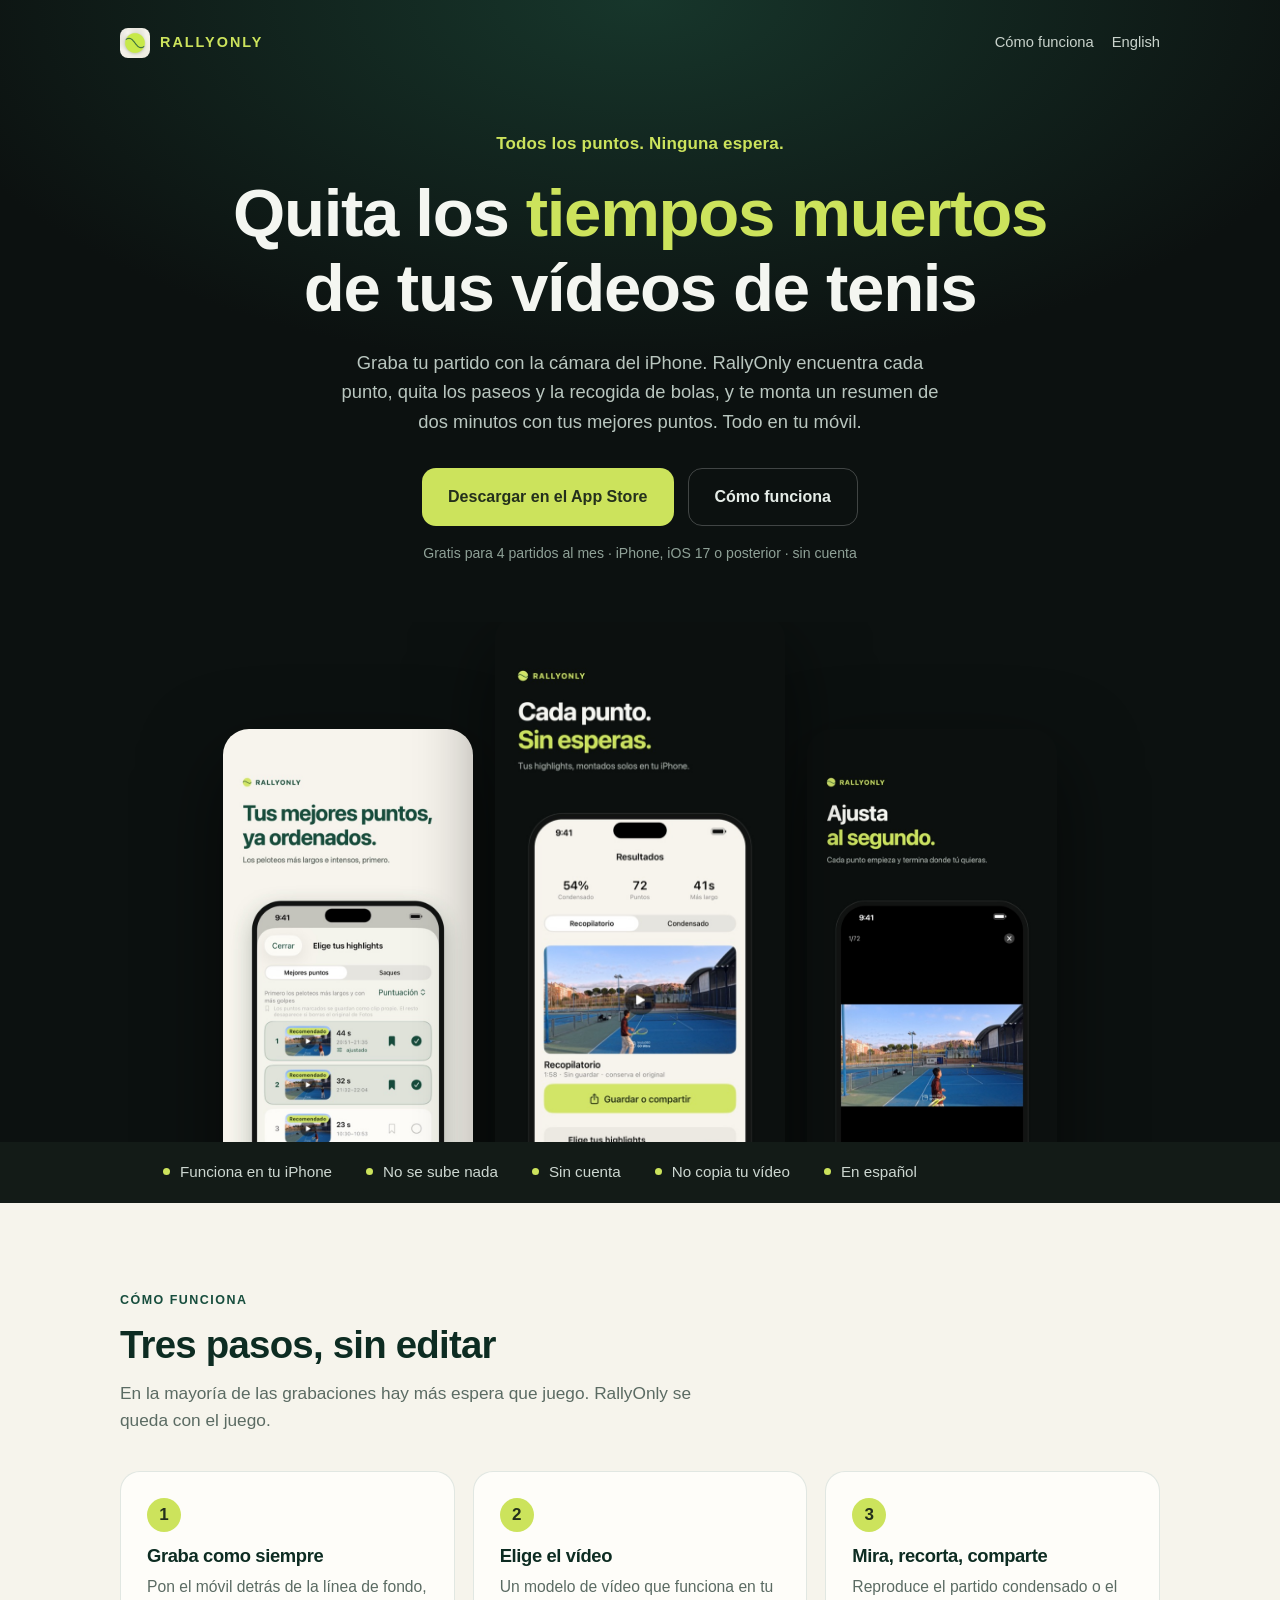
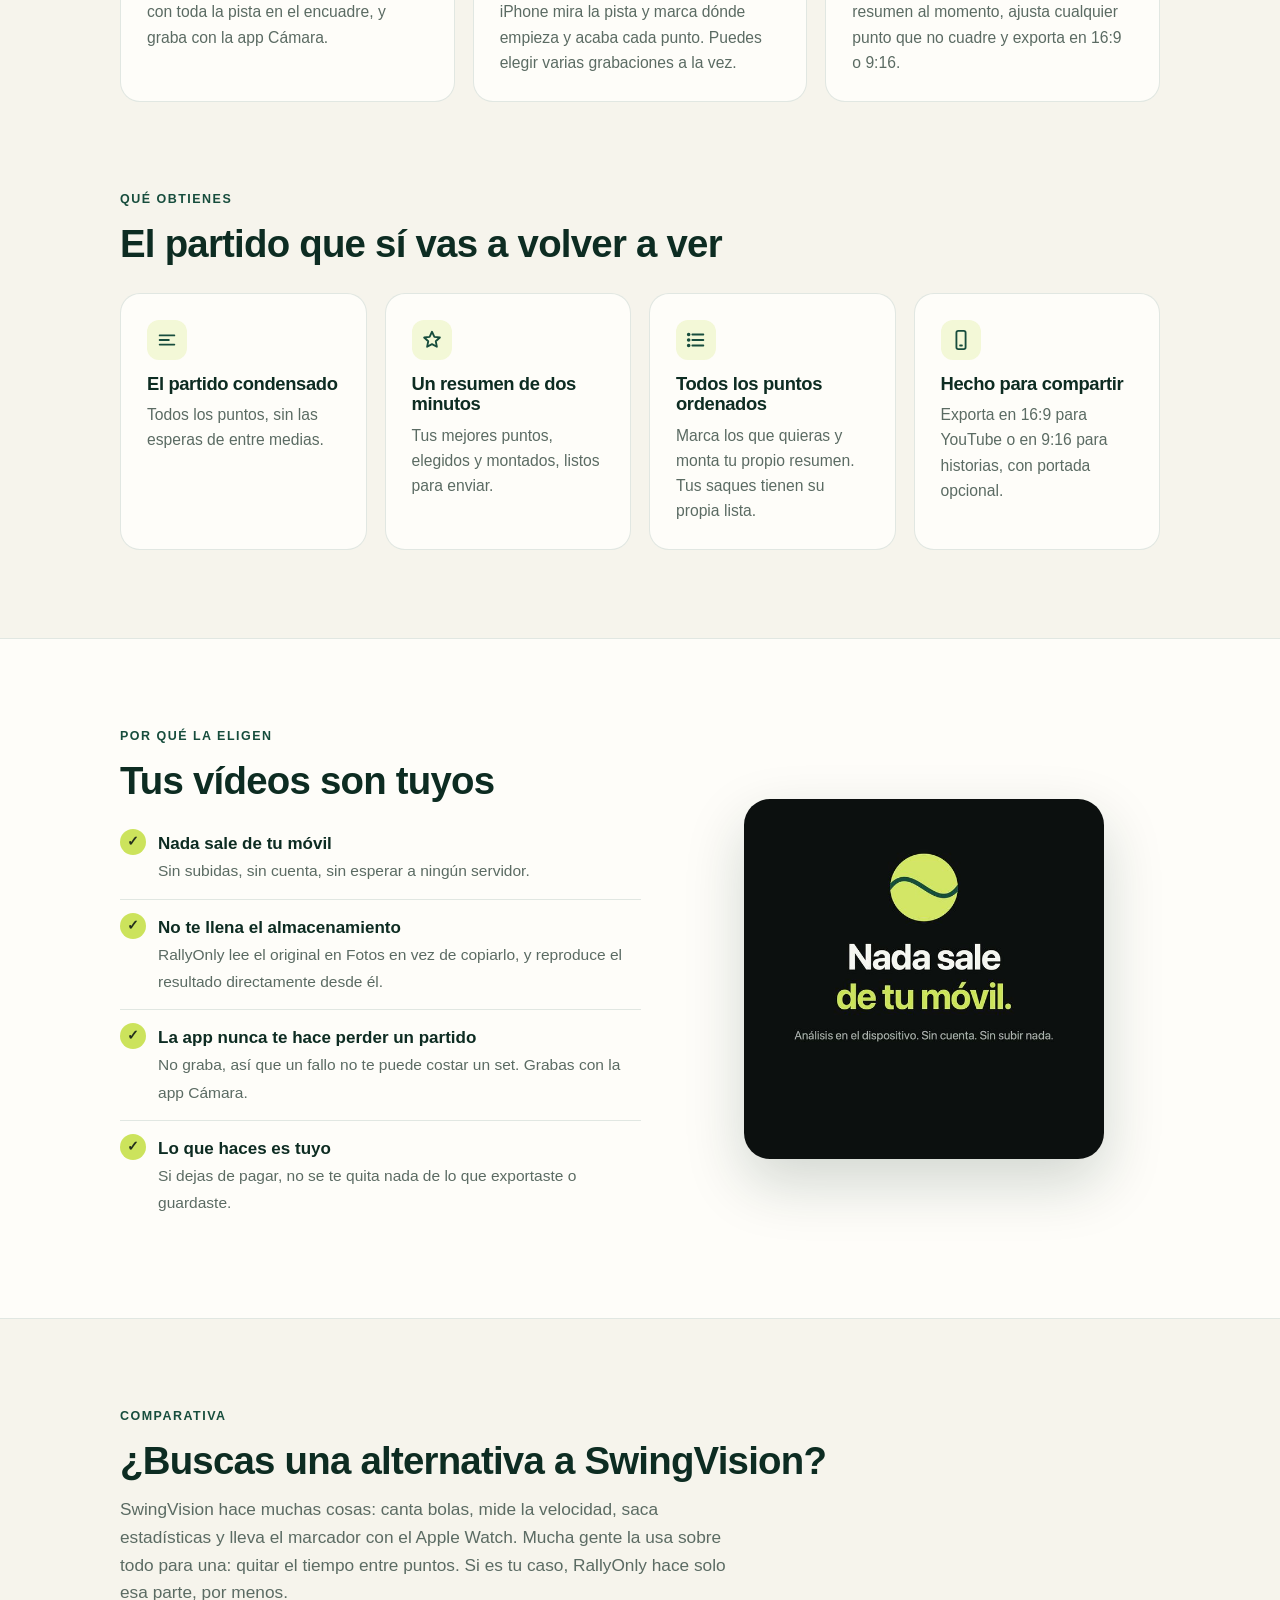
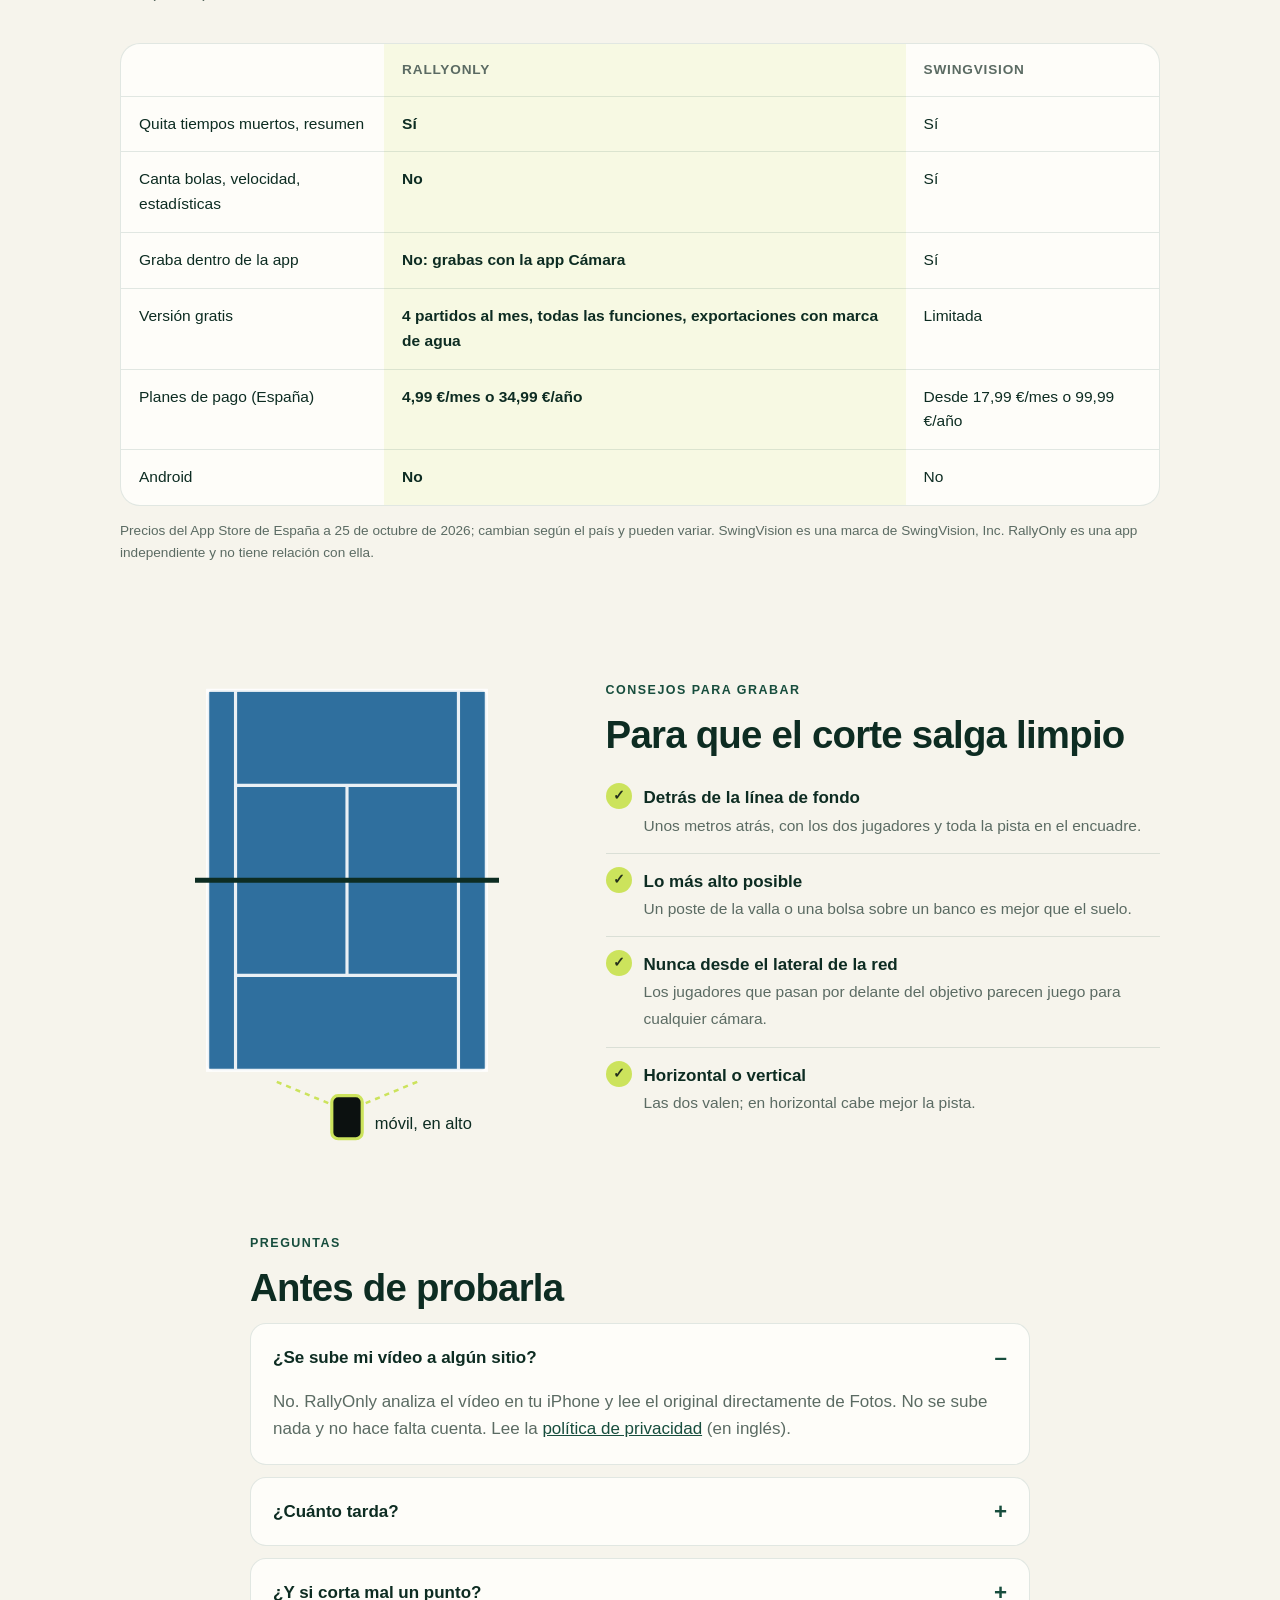
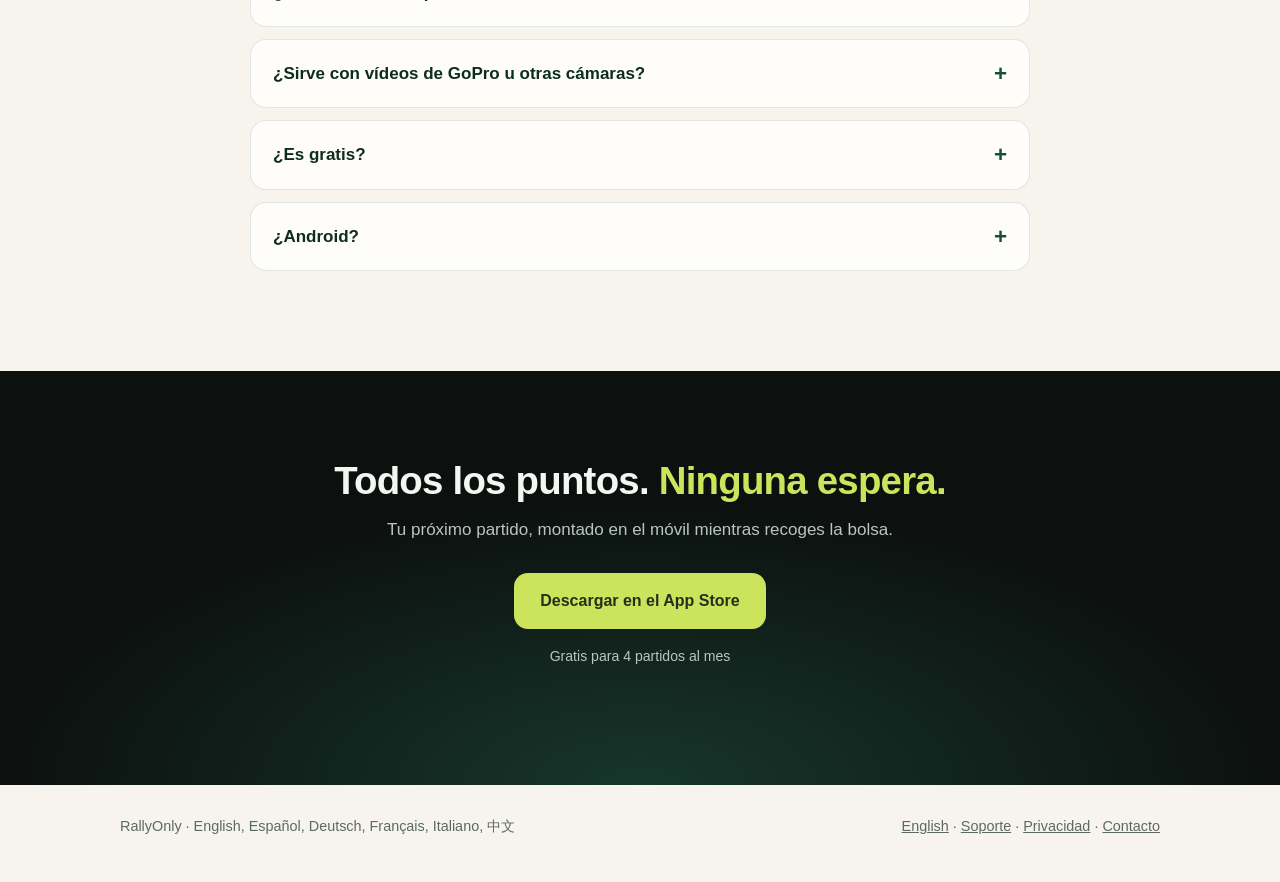
==== es/index.html @ befc55d1 "Spanish landing page, iPhone filming guide, campaign links per page, shared stylesheet, sitemap with" ====
<!doctype html>
<html lang="es"><head><meta charset="utf-8">
<meta name="viewport" content="width=device-width, initial-scale=1">
<title>RallyOnly — Quita los tiempos muertos de tus vídeos de tenis</title>
<meta name="description" content="App gratis para iPhone que quita los paseos y la recogida de bolas de tus partidos de tenis grabados y monta un resumen de 2 minutos. En tu móvil, sin subir nada.">
<link rel="canonical" href="https://yudaliuab-crypto.github.io/rallyonly/es/">
<link rel="alternate" hreflang="en" href="https://yudaliuab-crypto.github.io/rallyonly/">
<link rel="alternate" hreflang="es" href="https://yudaliuab-crypto.github.io/rallyonly/es/">
<link rel="alternate" hreflang="x-default" href="https://yudaliuab-crypto.github.io/rallyonly/">
<meta name="apple-itunes-app" content="app-id=6813940884">
<meta name="theme-color" content="#0c1110">
<meta property="og:type" content="website">
<meta property="og:locale" content="es_ES">
<meta property="og:title" content="RallyOnly — todos los puntos, sin esperas">
<meta property="og:description" content="Quita los tiempos muertos de tus vídeos de tenis, automáticamente y en tu iPhone.">
<meta property="og:url" content="https://yudaliuab-crypto.github.io/rallyonly/es/">
<meta property="og:image" content="https://yudaliuab-crypto.github.io/rallyonly/img/og.jpg">
<meta name="twitter:card" content="summary_large_image">
<link rel="icon" href="../img/favicon-32.png" sizes="32x32">
<link rel="apple-touch-icon" href="../img/icon-180.png">
<link rel="stylesheet" href="../site.css">
<script type="application/ld+json">
{"@context":"https://schema.org","@type":"SoftwareApplication","name":"RallyOnly: Tennis Highlights","inLanguage":"es",
 "operatingSystem":"iOS 17 o posterior","applicationCategory":"MultimediaApplication",
 "description":"Quita los tiempos muertos de los vídeos de partidos de tenis en el iPhone y monta un resumen de 2 minutos. No se sube nada.",
 "url":"https://yudaliuab-crypto.github.io/rallyonly/es/",
 "installUrl":"https://apps.apple.com/app/id6813940884",
 "offers":{"@type":"Offer","price":"0","priceCurrency":"EUR"},
 "author":{"@type":"Person","name":"Yuda Li"}}
</script>
<script type="application/ld+json">
{"@context":"https://schema.org","@type":"FAQPage","inLanguage":"es","mainEntity":[
 {"@type":"Question","name":"¿Se sube mi vídeo a algún sitio?","acceptedAnswer":{"@type":"Answer","text":"No. RallyOnly analiza el vídeo en tu iPhone y lee el original directamente de Fotos. No se sube nada y no hace falta cuenta."}},
 {"@type":"Question","name":"¿Cuánto tarda?","acceptedAnswer":{"@type":"Answer","text":"Más o menos una novena parte de lo que dura la grabación en un iPhone reciente: unos cuatro minutos para media hora de partido."}},
 {"@type":"Question","name":"¿Es una alternativa a SwingVision?","acceptedAnswer":{"@type":"Answer","text":"Si lo que usas de SwingVision es quitar el tiempo entre puntos, sí. RallyOnly solo hace eso: no canta bolas, no mide velocidad ni saca estadísticas, y cuesta menos."}},
 {"@type":"Question","name":"¿Es gratis?","acceptedAnswer":{"@type":"Answer","text":"Cuatro partidos nuevos al mes son gratis, con todas las funciones; lo que exportas gratis lleva una pequeña marca de agua. RallyOnly Pro quita el límite y la marca."}},
 {"@type":"Question","name":"¿Funciona en Android?","acceptedAnswer":{"@type":"Answer","text":"No. RallyOnly es solo para iPhone (iOS 17 o posterior)."}}
]}
</script>
</head>
<body>

<header class="hero">
  <div class="wrap">
    <nav class="nav">
      <a class="logo" href="./"><img src="../img/icon-180.png" alt="" width="30" height="30">RALLYONLY</a>
      <div class="nav-links"><a class="hide-sm" href="#como">Cómo funciona</a><a href="../" hreflang="en" lang="en">English</a></div>
    </nav>
    <div class="hero-copy">
      <p class="tagline">Todos los puntos. Ninguna espera.</p>
      <h1>Quita los <em>tiempos muertos</em> de tus vídeos de tenis</h1>
      <p class="sub">Graba tu partido con la cámara del iPhone. RallyOnly encuentra cada punto, quita los
        paseos y la recogida de bolas, y te monta un resumen de dos minutos con tus mejores puntos. Todo en tu móvil.</p>
      <div class="ctas">
        <a class="btn btn-primary" href="https://apps.apple.com/app/apple-store/id6813940884?pt=129483854&amp;ct=web_es&amp;mt=8">Descargar en el App Store</a>
        <a class="btn btn-ghost" href="#como">Cómo funciona</a>
      </div>
      <p class="fine">Gratis para 4 partidos al mes · iPhone, iOS 17 o posterior · sin cuenta</p>
    </div>
    <div class="phones-mask">
      <div class="phones">
        <img src="../img/es/2-picker.jpg" width="600" height="1305" alt="La lista de puntos, ordenados de mejor a peor, para elegir los de tu propio resumen">
        <img src="../img/es/1-results.jpg" width="600" height="1305" alt="Resultados: el resumen y el partido condensado, con el número de puntos">
        <img src="../img/es/3-trim.jpg" width="600" height="1305" alt="Recortar un punto: mover el inicio y el final segundo a segundo">
      </div>
    </div>
  </div>
</header>

<div class="strip"><ul class="wrap">
  <li>Funciona en tu iPhone</li><li>No se sube nada</li><li>Sin cuenta</li>
  <li>No copia tu vídeo</li><li>En español</li>
</ul></div>

<main>
<section id="como"><div class="wrap">
  <p class="kicker">Cómo funciona</p>
  <h2>Tres pasos, sin editar</h2>
  <p class="lede">En la mayoría de las grabaciones hay más espera que juego. RallyOnly se queda con el juego.</p>
  <div class="grid">
    <div class="card"><span class="num">1</span><h3>Graba como siempre</h3>
      <p>Pon el móvil detrás de la línea de fondo, con toda la pista en el encuadre, y graba con la app Cámara.</p></div>
    <div class="card"><span class="num">2</span><h3>Elige el vídeo</h3>
      <p>Un modelo de vídeo que funciona en tu iPhone mira la pista y marca dónde empieza y acaba cada punto. Puedes elegir varias grabaciones a la vez.</p></div>
    <div class="card"><span class="num">3</span><h3>Mira, recorta, comparte</h3>
      <p>Reproduce el partido condensado o el resumen al momento, ajusta cualquier punto que no cuadre y exporta en 16:9 o 9:16.</p></div>
  </div>
</div></section>

<section style="padding-top:0"><div class="wrap">
  <p class="kicker">Qué obtienes</p>
  <h2>El partido que sí vas a volver a ver</h2>
  <div class="grid" style="margin-top:28px">
    <div class="card"><div class="icon"><svg viewBox="0 0 24 24" fill="none" stroke="currentColor" stroke-width="2" stroke-linecap="round"><path d="M4 7h16M4 12h10M4 17h16"/></svg></div>
      <h3>El partido condensado</h3><p>Todos los puntos, sin las esperas de entre medias.</p></div>
    <div class="card"><div class="icon"><svg viewBox="0 0 24 24" fill="none" stroke="currentColor" stroke-width="2" stroke-linecap="round" stroke-linejoin="round"><path d="M12 3l2.6 5.6 6 .7-4.5 4.1 1.2 6L12 16.5 6.7 19.4l1.2-6L3.4 9.3l6-.7z"/></svg></div>
      <h3>Un resumen de dos minutos</h3><p>Tus mejores puntos, elegidos y montados, listos para enviar.</p></div>
    <div class="card"><div class="icon"><svg viewBox="0 0 24 24" fill="none" stroke="currentColor" stroke-width="2" stroke-linecap="round"><path d="M8 6h12M8 12h12M8 18h12"/><circle cx="4" cy="6" r="1"/><circle cx="4" cy="12" r="1"/><circle cx="4" cy="18" r="1"/></svg></div>
      <h3>Todos los puntos ordenados</h3><p>Marca los que quieras y monta tu propio resumen. Tus saques tienen su propia lista.</p></div>
    <div class="card"><div class="icon"><svg viewBox="0 0 24 24" fill="none" stroke="currentColor" stroke-width="2" stroke-linecap="round" stroke-linejoin="round"><rect x="7" y="2" width="10" height="20" rx="2"/><path d="M11 18h2"/></svg></div>
      <h3>Hecho para compartir</h3><p>Exporta en 16:9 para YouTube o en 9:16 para historias, con portada opcional.</p></div>
  </div>
</div></section>

<section style="background:var(--card);border-top:1px solid var(--line);border-bottom:1px solid var(--line)"><div class="wrap split">
  <div>
    <p class="kicker">Por qué la eligen</p>
    <h2>Tus vídeos son tuyos</h2>
    <ul class="checks">
      <li><strong>Nada sale de tu móvil</strong><span>Sin subidas, sin cuenta, sin esperar a ningún servidor.</span></li>
      <li><strong>No te llena el almacenamiento</strong><span>RallyOnly lee el original en Fotos en vez de copiarlo, y reproduce el resultado directamente desde él.</span></li>
      <li><strong>La app nunca te hace perder un partido</strong><span>No graba, así que un fallo no te puede costar un set. Grabas con la app Cámara.</span></li>
      <li><strong>Lo que haces es tuyo</strong><span>Si dejas de pagar, no se te quita nada de lo que exportaste o guardaste.</span></li>
    </ul>
  </div>
  <img src="../img/es/privacy.jpg" width="640" height="640" alt="Nada sale de tu móvil: análisis en el dispositivo, sin cuenta, sin subidas" loading="lazy">
</div></section>

<section><div class="wrap">
  <p class="kicker">Comparativa</p>
  <h2>¿Buscas una alternativa a SwingVision?</h2>
  <p class="lede">SwingVision hace muchas cosas: canta bolas, mide la velocidad, saca estadísticas y lleva el
    marcador con el Apple Watch. Mucha gente la usa sobre todo para una: quitar el tiempo entre puntos. Si es tu
    caso, RallyOnly hace solo esa parte, por menos.</p>
  <div class="compare"><table>
    <thead><tr><th></th><th class="us">RallyOnly</th><th>SwingVision</th></tr></thead>
    <tr><td>Quita tiempos muertos, resumen</td><td class="us">Sí</td><td>Sí</td></tr>
    <tr><td>Canta bolas, velocidad, estadísticas</td><td class="us">No</td><td>Sí</td></tr>
    <tr><td>Graba dentro de la app</td><td class="us">No: grabas con la app Cámara</td><td>Sí</td></tr>
    <tr><td>Versión gratis</td><td class="us">4 partidos al mes, todas las funciones, exportaciones con marca de agua</td><td>Limitada</td></tr>
    <tr><td>Planes de pago (España)</td><td class="us">4,99 €/mes o 34,99 €/año</td><td>Desde 17,99 €/mes o 99,99 €/año</td></tr>
    <tr><td>Android</td><td class="us">No</td><td>No</td></tr>
  </table></div>
  <p class="note">Precios del App Store de España a 25 de octubre de 2026; cambian según el país y pueden variar.
    SwingVision es una marca de SwingVision, Inc. RallyOnly es una app independiente y no tiene relación con ella.</p>
</div></section>

<section style="padding-top:0"><div class="wrap tips">
  <svg class="court" viewBox="0 0 300 380" role="img" aria-label="Vista cenital de una pista de tenis con el móvil detrás de la línea de fondo, en el centro">
    <rect x="40" y="20" width="220" height="300" rx="4" fill="#2f6f9e"/>
    <g fill="none" stroke="#fff" stroke-width="2.5" opacity=".9">
      <rect x="40" y="20" width="220" height="300"/>
      <line x1="62" y1="20" x2="62" y2="320"/><line x1="238" y1="20" x2="238" y2="320"/>
      <line x1="62" y1="95" x2="238" y2="95"/><line x1="62" y1="245" x2="238" y2="245"/>
      <line x1="150" y1="95" x2="150" y2="245"/>
    </g>
    <line x1="30" y1="170" x2="270" y2="170" stroke="#0d2c22" stroke-width="4"/>
    <path d="M150 352 L92 328 M150 352 L208 328" stroke="#cce35c" stroke-width="2" stroke-dasharray="4 4"/>
    <rect x="138" y="340" width="24" height="34" rx="5" fill="#0c1110" stroke="#cce35c" stroke-width="2.5"/>
    <text x="172" y="366" font-size="13" fill="currentColor" font-family="-apple-system,sans-serif">móvil, en alto</text>
  </svg>
  <div>
    <p class="kicker">Consejos para grabar</p>
    <h2>Para que el corte salga limpio</h2>
    <ul class="checks">
      <li><strong>Detrás de la línea de fondo</strong><span>Unos metros atrás, con los dos jugadores y toda la pista en el encuadre.</span></li>
      <li><strong>Lo más alto posible</strong><span>Un poste de la valla o una bolsa sobre un banco es mejor que el suelo.</span></li>
      <li><strong>Nunca desde el lateral de la red</strong><span>Los jugadores que pasan por delante del objetivo parecen juego para cualquier cámara.</span></li>
      <li><strong>Horizontal o vertical</strong><span>Las dos valen; en horizontal cabe mejor la pista.</span></li>
    </ul>
  </div>
</div></section>

<section style="padding-top:0"><div class="wrap" style="max-width:820px">
  <p class="kicker">Preguntas</p>
  <h2>Antes de probarla</h2>
  <details open><summary>¿Se sube mi vídeo a algún sitio?</summary>
    <p>No. RallyOnly analiza el vídeo en tu iPhone y lee el original directamente de Fotos. No se sube nada y no hace falta cuenta. Lee la <a href="../privacy.html">política de privacidad</a> (en inglés).</p></details>
  <details><summary>¿Cuánto tarda?</summary>
    <p>Más o menos una novena parte de lo que dura la grabación en un iPhone reciente: unos cuatro minutos para media hora de partido.</p></details>
  <details><summary>¿Y si corta mal un punto?</summary>
    <p>Abre el punto y mueve el inicio o el final, de uno en uno o de tres en tres segundos. Si nos cuentas qué pasó, nos ayudas: <a href="mailto:rallyonly.feedback@gmail.com">rallyonly.feedback@gmail.com</a>.</p></details>
  <details><summary>¿Sirve con vídeos de GoPro u otras cámaras?</summary>
    <p>Sí, siempre que el vídeo esté en tu fototeca. De momento, cada archivo es una sesión distinta.</p></details>
  <details><summary>¿Es gratis?</summary>
    <p>Cuatro partidos nuevos al mes son gratis, con todas las funciones; lo que exportas gratis lleva una pequeña marca de agua. RallyOnly Pro quita el límite y la marca, y los nuevos suscriptores pueden empezar con una prueba gratuita.</p></details>
  <details><summary>¿Android?</summary>
    <p>No, solo iPhone (iOS 17 o posterior).</p></details>
</div></section>

<section class="final"><div class="wrap">
  <h2>Todos los puntos. <em>Ninguna espera.</em></h2>
  <p>Tu próximo partido, montado en el móvil mientras recoges la bolsa.</p>
  <a class="btn btn-primary" href="https://apps.apple.com/app/apple-store/id6813940884?pt=129483854&amp;ct=web_es&amp;mt=8">Descargar en el App Store</a>
  <p class="fine" style="margin-top:16px">Gratis para 4 partidos al mes</p>
</div></section>
</main>

<footer><div class="wrap">
  <span>RallyOnly · English, Español, Deutsch, Français, Italiano, 中文</span>
  <span><a href="../">English</a> · <a href="../support.html">Soporte</a> · <a href="../privacy.html">Privacidad</a> ·
    <a href="mailto:rallyonly.feedback@gmail.com">Contacto</a></span>
</div></footer>
</body></html>
---- site.css ----
:root {
    --night:#0c1110; --night-2:#131b17; --lime:#cce35c; --lime-ink:#24301c;
    --paper:#f6f4ec; --card:#fefdf9; --ink:#0d2c22; --muted:#5b6b63;
    --brand:#174d3d; --line:rgba(23,77,61,.12);
  }
  @media (prefers-color-scheme: dark) {
    :root { --paper:#0c1110; --card:#131b17; --ink:#eaf0ec; --muted:#93a49b;
            --brand:#2e8060; --line:rgba(255,255,255,.09); }
  }
  * { box-sizing:border-box; }
  @media (prefers-reduced-motion: no-preference) { html { scroll-behavior:smooth; } }
  body { margin:0; background:var(--paper); color:var(--ink);
         font:17px/1.6 -apple-system,BlinkMacSystemFont,"SF Pro Text","Segoe UI",Roboto,sans-serif;
         -webkit-font-smoothing:antialiased; }
  a { color:var(--brand); }
  .wrap { max-width:1080px; margin:0 auto; padding:0 20px; }
  h1, h2, h3 { line-height:1.12; letter-spacing:-.02em; margin:0; }
  h2 { font-size:clamp(1.7rem, 3.2vw, 2.4rem); margin-bottom:14px; }
  .kicker { font-size:.78rem; font-weight:700; letter-spacing:.12em; text-transform:uppercase;
            color:var(--brand); margin:0 0 12px; }
  section { padding:88px 0; }
  .lede { color:var(--muted); font-size:1.08rem; max-width:620px; margin:0 0 36px; }

  /* Hero */
  .hero { background:radial-gradient(1200px 600px at 50% 0%, #17362b 0%, var(--night) 62%);
          color:#f4f6f1; padding:28px 0 0; overflow:hidden; }
  .nav { display:flex; align-items:center; justify-content:space-between; }
  .logo { display:flex; align-items:center; gap:10px; color:var(--lime); font-weight:800;
          letter-spacing:.14em; text-decoration:none; font-size:.9rem; }
  .logo img { width:30px; height:30px; border-radius:8px; }
  .nav a.small { color:#c9d3cc; text-decoration:none; font-size:.92rem; }
  .hero-copy { text-align:center; padding:72px 0 44px; }
  .tagline { color:var(--lime); font-weight:700; margin:0 0 18px; letter-spacing:.01em; }
  .hero h1 { font-size:clamp(2.3rem, 6vw, 4.2rem); max-width:900px; margin:0 auto; }
  .hero h1 em { font-style:normal; color:var(--lime); }
  .hero .sub { color:#b9c6bf; font-size:1.15rem; max-width:620px; margin:22px auto 32px; }
  .ctas { display:flex; gap:14px; justify-content:center; flex-wrap:wrap; }
  .btn { display:inline-flex; align-items:center; gap:10px; padding:15px 26px; border-radius:14px;
         font-weight:700; text-decoration:none; font-size:1rem; }
  .btn-primary { background:var(--lime); color:var(--lime-ink); }
  .btn-primary:hover { filter:brightness(1.06); }
  .btn-ghost { color:#e5ece7; border:1px solid rgba(255,255,255,.22); }
  .btn-ghost:hover { border-color:rgba(255,255,255,.5); }
  .fine { color:#8fa197; font-size:.88rem; margin-top:16px; }
  .phones { display:flex; justify-content:center; align-items:flex-end; gap:22px;
            margin-top:20px; padding:0 8px; }
  .phones img { width:250px; max-width:30%; height:auto; border-radius:26px; display:block;
                box-shadow:0 30px 80px rgba(0,0,0,.55); }
  .phones img:nth-child(2) { width:290px; max-width:34%; transform:translateY(-28px); }
  .phones-mask { height:340px; overflow:hidden; }
  @media (min-width:700px) { .phones-mask { height:520px; } }

  /* Proof strip */
  .strip { background:var(--night-2); color:#cdd7d1; }
  .strip ul { list-style:none; margin:0; padding:18px 0; display:flex; flex-wrap:wrap;
              justify-content:center; gap:10px 34px; font-size:.95rem; }
  .strip li::before { content:""; display:inline-block; width:7px; height:7px; border-radius:50%;
                      background:var(--lime); margin-right:10px; vertical-align:2px; }

  /* Cards */
  .grid { display:grid; gap:18px; grid-template-columns:repeat(auto-fit, minmax(240px, 1fr)); }
  .card { background:var(--card); border:1px solid var(--line); border-radius:20px; padding:26px; }
  .card h3 { font-size:1.15rem; margin:14px 0 8px; }
  .card p { margin:0; color:var(--muted); font-size:.98rem; }
  .num { display:inline-grid; place-items:center; width:34px; height:34px; border-radius:50%;
         background:var(--lime); color:var(--lime-ink); font-weight:800; }
  .icon { width:40px; height:40px; border-radius:12px; display:grid; place-items:center;
          background:rgba(204,227,92,.22); color:var(--brand); }
  .icon svg { width:22px; height:22px; }

  /* Split */
  .split { display:grid; gap:48px; align-items:center; grid-template-columns:1fr; }
  @media (min-width:860px) { .split { grid-template-columns:1.05fr .95fr; } }
  .split img { width:100%; height:auto; max-width:360px; border-radius:26px; display:block; margin:0 auto;
               box-shadow:0 24px 60px rgba(13,44,34,.18); }
  .checks { list-style:none; padding:0; margin:0; }
  .checks li { padding:14px 0 14px 38px; position:relative; border-bottom:1px solid var(--line); }
  .checks li:last-child { border-bottom:0; }
  .checks li::before { content:"✓"; position:absolute; left:0; top:13px; width:26px; height:26px;
                       border-radius:50%; background:var(--lime); color:var(--lime-ink);
                       display:grid; place-items:center; font-weight:800; font-size:.85rem; }
  .checks strong { display:block; }
  .checks span { color:var(--muted); font-size:.97rem; }

  /* Compare */
  .compare { background:var(--card); border:1px solid var(--line); border-radius:20px; overflow:hidden; }
  table { width:100%; border-collapse:collapse; font-size:.97rem; }
  th, td { text-align:left; padding:15px 18px; border-bottom:1px solid var(--line); vertical-align:top; }
  tr:last-child td { border-bottom:0; }
  thead th { font-size:.85rem; color:var(--muted); font-weight:700; text-transform:uppercase;
             letter-spacing:.06em; }
  .us { background:rgba(204,227,92,.14); font-weight:600; }
  .note { color:var(--muted); font-size:.85rem; margin-top:14px; }

  /* Tips */
  .tips { display:grid; gap:32px; align-items:center; grid-template-columns:1fr; }
  @media (min-width:860px) { .tips { grid-template-columns:.9fr 1.1fr; } }
  .court { width:100%; max-width:380px; display:block; margin:0 auto; }

  /* FAQ */
  details { background:var(--card); border:1px solid var(--line); border-radius:16px;
            padding:4px 22px; margin-bottom:12px; }
  summary { cursor:pointer; font-weight:700; padding:16px 0; list-style:none; position:relative;
            padding-right:28px; }
  summary::-webkit-details-marker { display:none; }
  summary::after { content:"+"; position:absolute; right:0; top:12px; font-size:1.4rem;
                   color:var(--brand); }
  details[open] summary::after { content:"–"; }
  details p { margin:0 0 18px; color:var(--muted); }

  /* Final CTA */
  .final { background:radial-gradient(900px 400px at 50% 100%, #17362b 0%, var(--night) 70%);
           color:#f4f6f1; text-align:center; }
  .final h2 { color:#f4f6f1; }
  .final h2 em { font-style:normal; color:var(--lime); }
  .final p { color:#b9c6bf; margin:0 auto 30px; max-width:520px; }

  footer { padding:30px 0 44px; color:var(--muted); font-size:.9rem; }
  footer .wrap { display:flex; flex-wrap:wrap; gap:10px 24px; justify-content:space-between; }
  footer a { color:var(--muted); }

  @media (max-width:560px) {
    section { padding:64px 0; }
    .hero-copy { padding:52px 0 32px; }
    .phones { gap:10px; }
    .phones img { border-radius:16px; }
    .nav a.small { display:none; }
    th, td { padding:12px 10px; font-size:.9rem; }
  }

  /* Language switch, article pages */
  .nav-links { display:flex; gap:18px; align-items:center; }
  .nav-links a { color:#c9d3cc; text-decoration:none; font-size:.92rem; }
  .nav-links a:hover { color:#fff; }
  .page-hero { padding:28px 0 64px; }
  .page-hero .hero-copy { padding:56px 0 0; }
  article { max-width:760px; margin:0 auto; padding:64px 20px 24px; }
  article h2 { margin:56px 0 14px; }
  article h3 { font-size:1.15rem; margin:28px 0 8px; }
  article p, article li { color:var(--ink); }
  article .muted { color:var(--muted); }
  article ul, article ol { padding-left:22px; }
  article li { margin:6px 0; }
  .callout { background:var(--card); border:1px solid var(--line); border-left:4px solid var(--lime);
             border-radius:14px; padding:18px 22px; margin:24px 0; }
  .toc { background:var(--card); border:1px solid var(--line); border-radius:16px; padding:18px 24px; }
  .toc ol { margin:8px 0 0; }
  @media (max-width:560px) { .nav-links a.hide-sm { display:none; } }
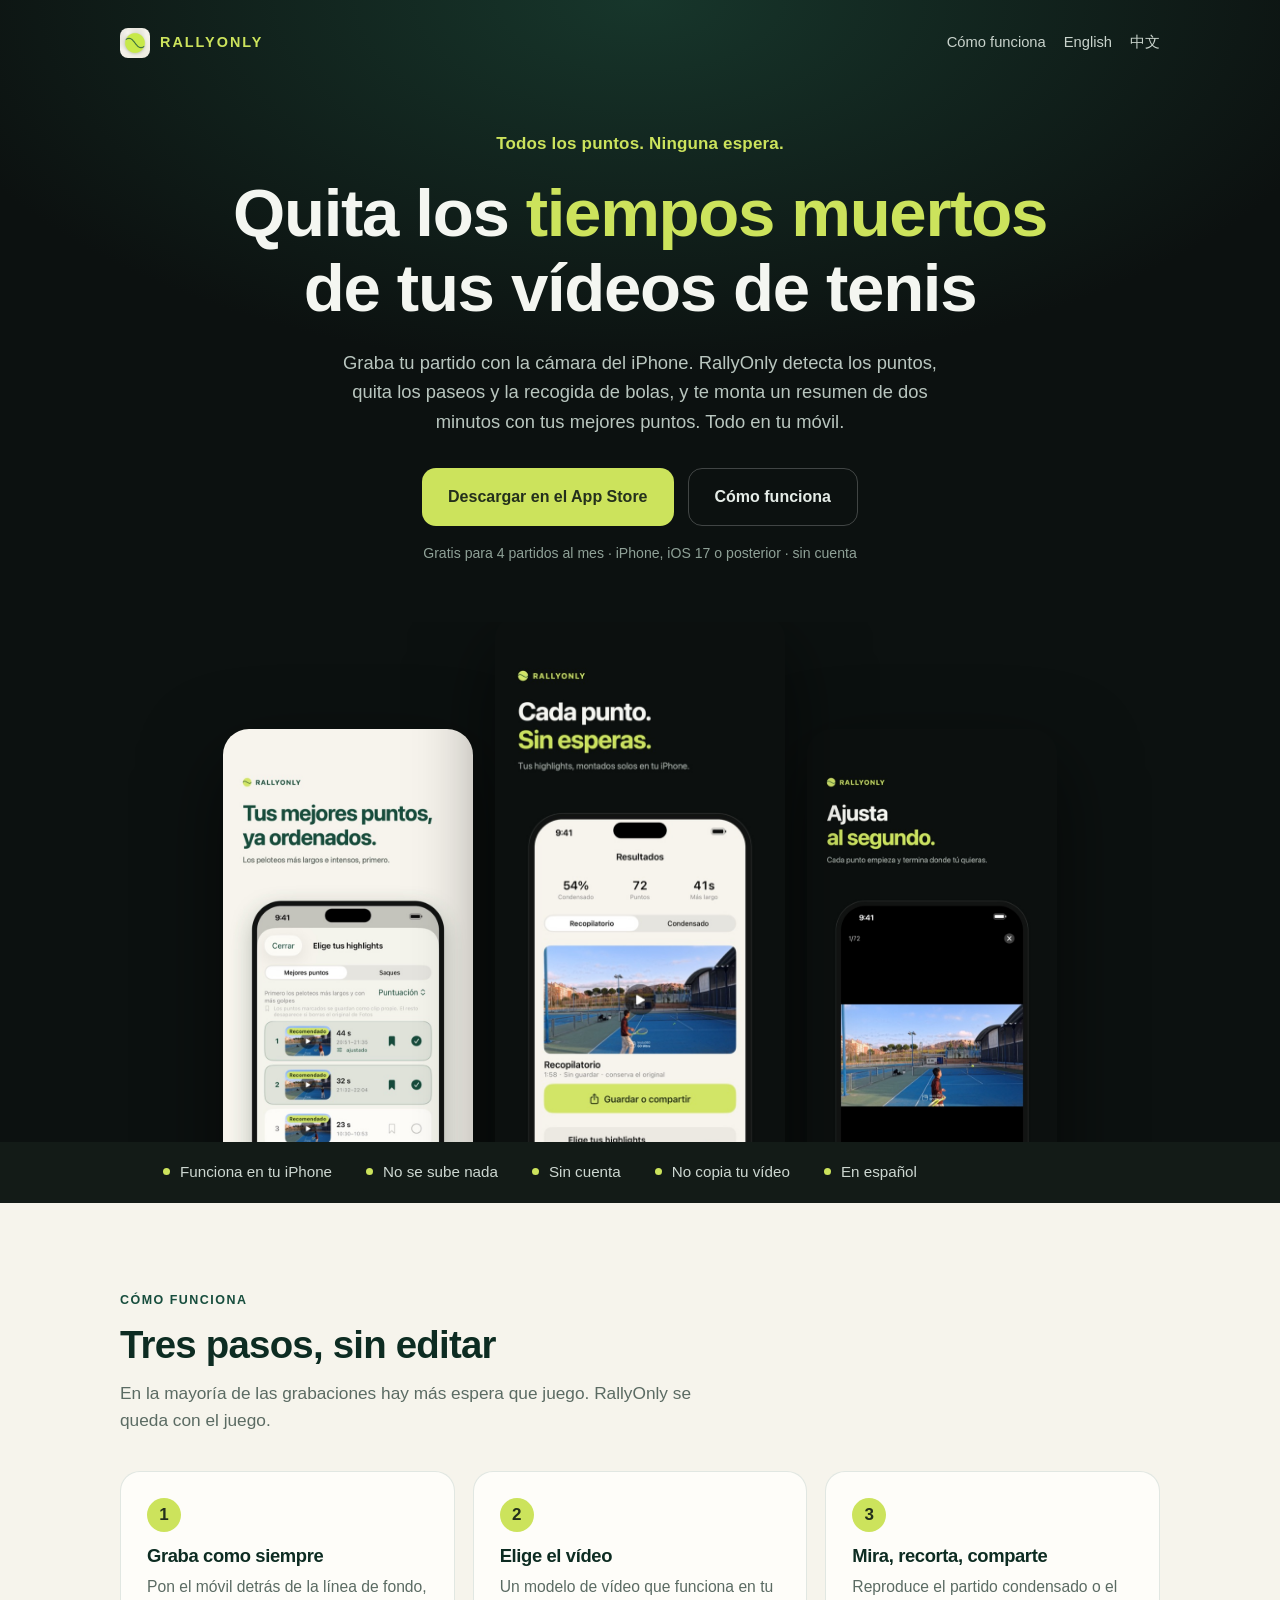
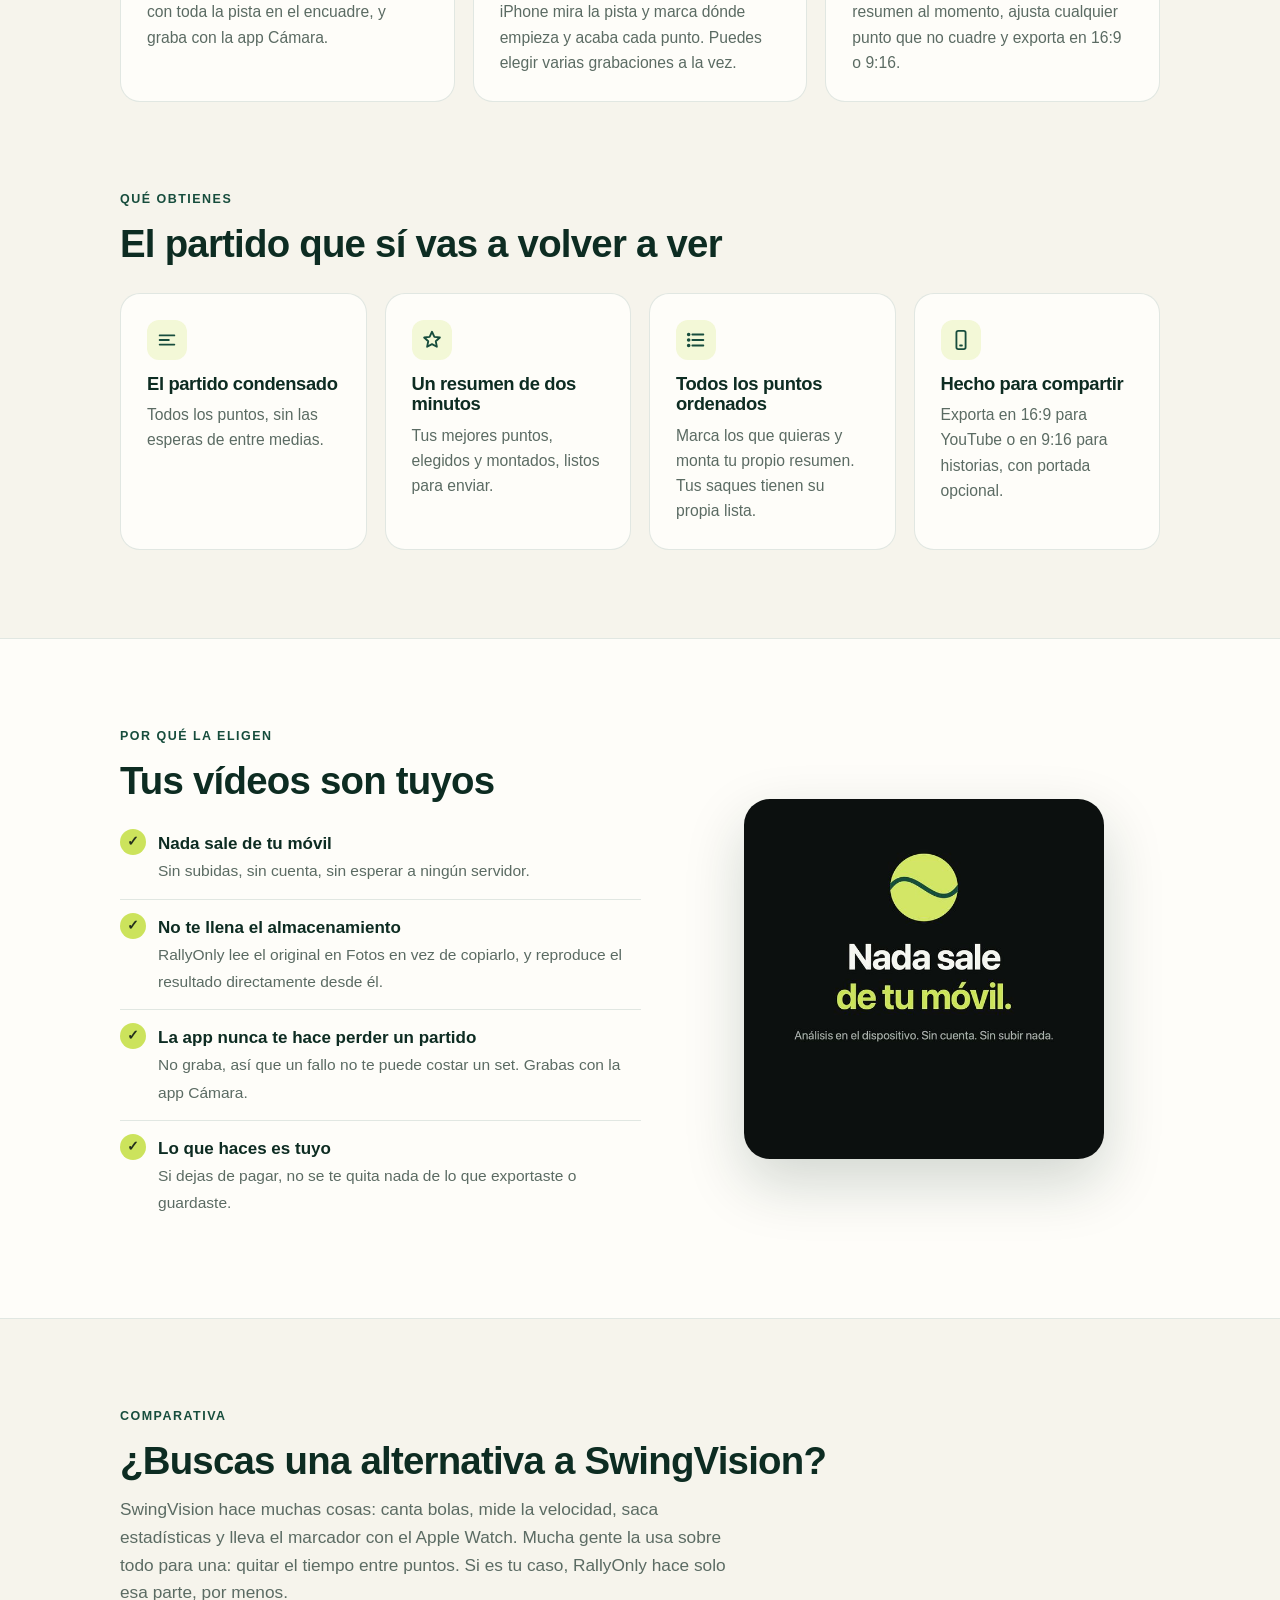
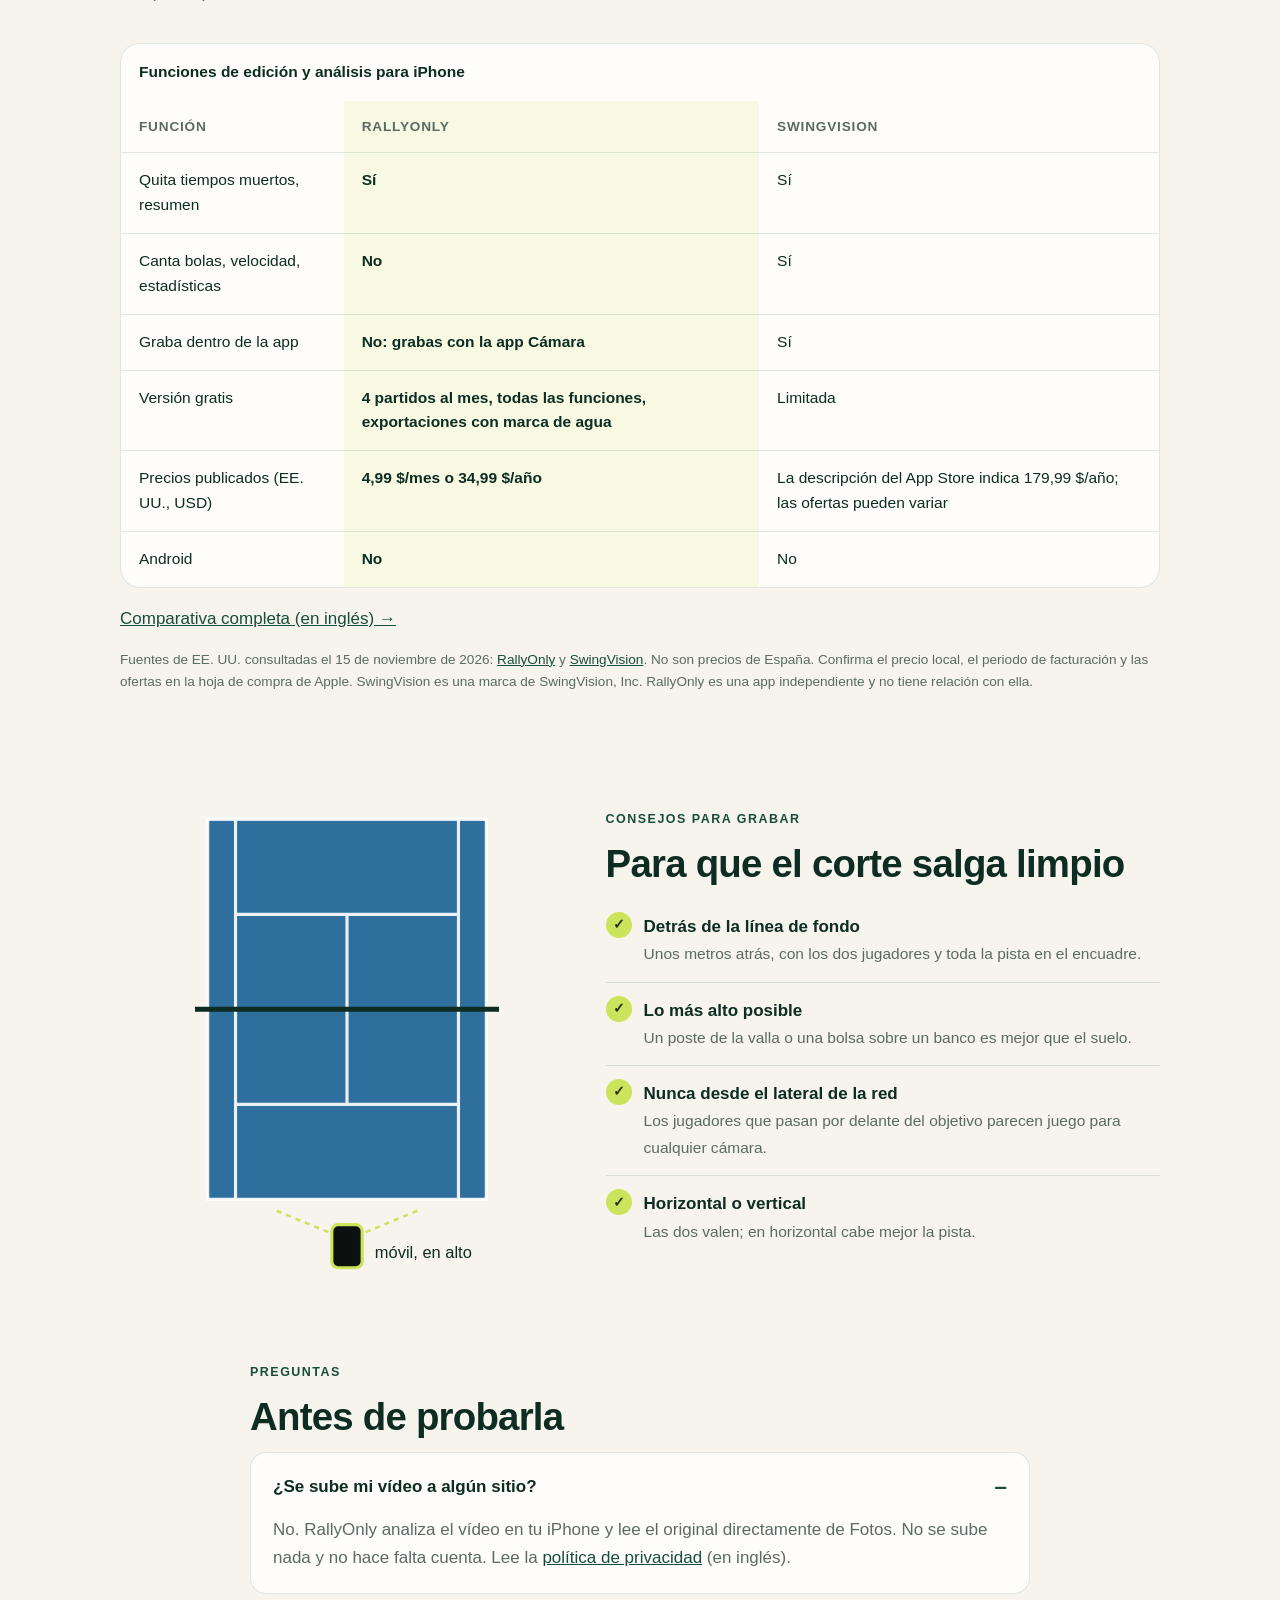
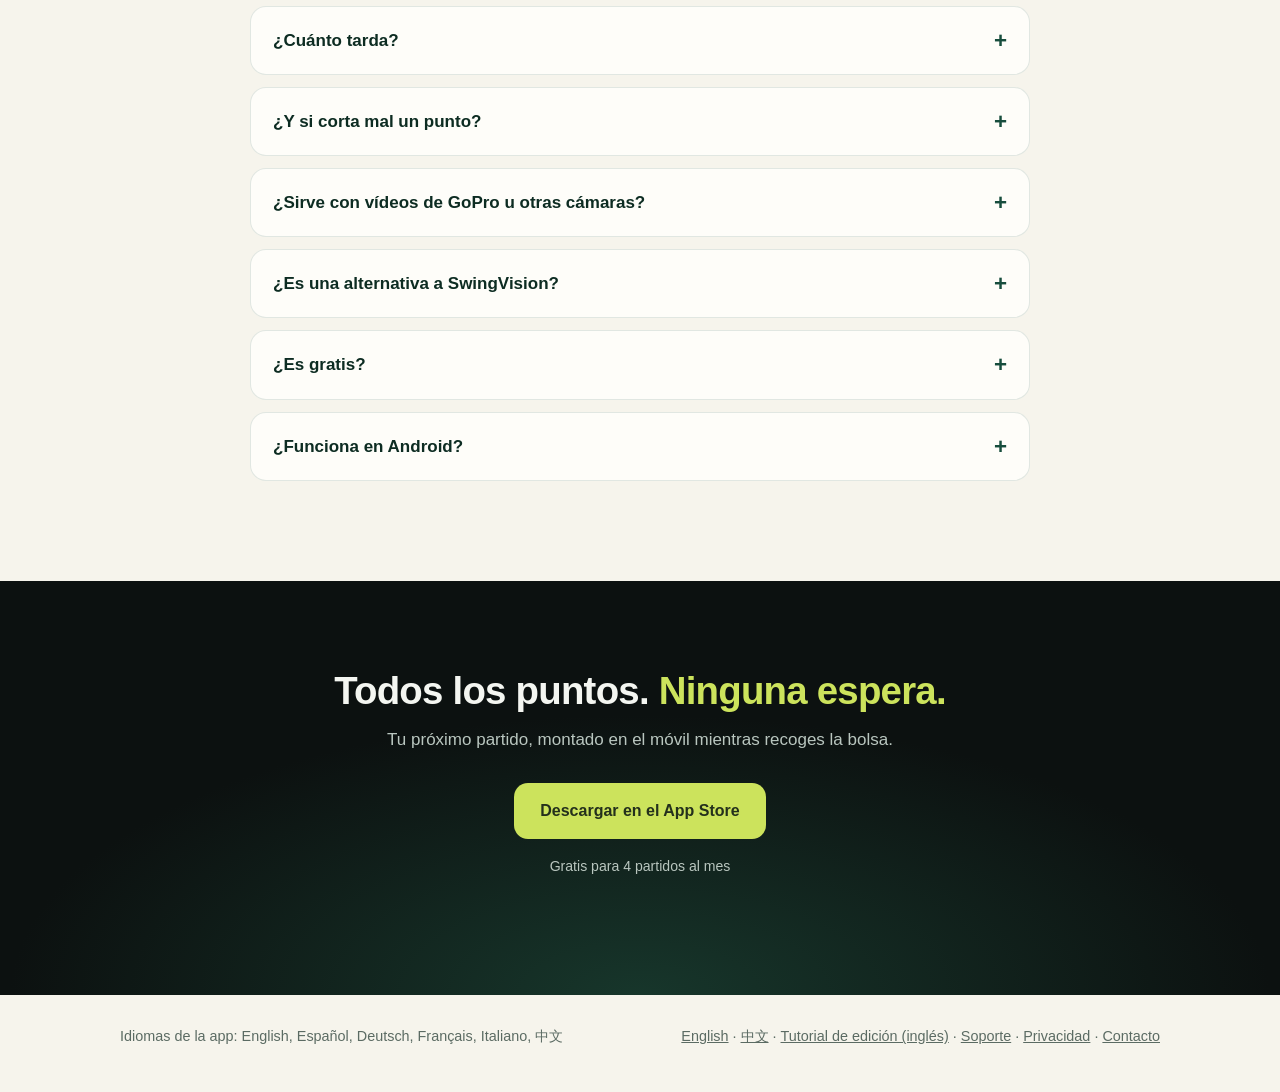
==== commit d4ee06c0: "Improve multilingual SEO and add evidence-based AI search measurement" ====
--- a/es/index.html
+++ b/es/index.html
@@ -2,54 +2,137 @@
 <html lang="es"><head><meta charset="utf-8">
 <meta name="viewport" content="width=device-width, initial-scale=1">
 <title>RallyOnly — Quita los tiempos muertos de tus vídeos de tenis</title>
-<meta name="description" content="App gratis para iPhone que quita los paseos y la recogida de bolas de tus partidos de tenis grabados y monta un resumen de 2 minutos. En tu móvil, sin subir nada.">
-<link rel="canonical" href="https://yudaliuab-crypto.github.io/rallyonly/es/">
-<link rel="alternate" hreflang="en" href="https://yudaliuab-crypto.github.io/rallyonly/">
-<link rel="alternate" hreflang="es" href="https://yudaliuab-crypto.github.io/rallyonly/es/">
-<link rel="alternate" hreflang="x-default" href="https://yudaliuab-crypto.github.io/rallyonly/">
+<meta name="description" content="Recorta vídeos de tenis en tu iPhone. 4 partidos al mes gratis, con marca de agua; Pro es opcional. Análisis local, sin cuenta ni subida de vídeos.">
+<link rel="canonical" href="https://rallyonly.app/es/">
+<link rel="alternate" hreflang="en" href="https://rallyonly.app/">
+<link rel="alternate" hreflang="es" href="https://rallyonly.app/es/">
+<link rel="alternate" hreflang="zh-Hans" href="https://rallyonly.app/zh/">
+<link rel="alternate" hreflang="x-default" href="https://rallyonly.app/">
 <meta name="apple-itunes-app" content="app-id=6813940884">
 <meta name="theme-color" content="#0c1110">
 <meta property="og:type" content="website">
 <meta property="og:locale" content="es_ES">
 <meta property="og:title" content="RallyOnly — todos los puntos, sin esperas">
 <meta property="og:description" content="Quita los tiempos muertos de tus vídeos de tenis, automáticamente y en tu iPhone.">
-<meta property="og:url" content="https://yudaliuab-crypto.github.io/rallyonly/es/">
-<meta property="og:image" content="https://yudaliuab-crypto.github.io/rallyonly/img/og.jpg">
+<meta property="og:url" content="https://rallyonly.app/es/">
+<meta property="og:image" content="https://rallyonly.app/img/og.jpg">
 <meta name="twitter:card" content="summary_large_image">
 <link rel="icon" href="../img/favicon-32.png" sizes="32x32">
 <link rel="apple-touch-icon" href="../img/icon-180.png">
 <link rel="stylesheet" href="../site.css">
 <script type="application/ld+json">
-{"@context":"https://schema.org","@type":"SoftwareApplication","name":"RallyOnly: Tennis Highlights","inLanguage":"es",
- "operatingSystem":"iOS 17 o posterior","applicationCategory":"MultimediaApplication",
- "description":"Quita los tiempos muertos de los vídeos de partidos de tenis en el iPhone y monta un resumen de 2 minutos. No se sube nada.",
- "url":"https://yudaliuab-crypto.github.io/rallyonly/es/",
- "installUrl":"https://apps.apple.com/app/id6813940884",
- "offers":{"@type":"Offer","price":"0","priceCurrency":"EUR"},
- "author":{"@type":"Person","name":"Yuda Li"}}
+{
+  "@context": "https://schema.org",
+  "@type": "MobileApplication",
+  "@id": "https://rallyonly.app/#app",
+  "name": "RallyOnly: Tennis Highlights",
+  "url": "https://rallyonly.app/",
+  "installUrl": "https://apps.apple.com/us/app/rallyonly-tennis-highlights/id6813940884",
+  "image": "https://rallyonly.app/img/icon-180.png",
+  "applicationCategory": "MultimediaApplication",
+  "operatingSystem": "iOS 17 or later",
+  "availableOnDevice": "iPhone",
+  "inLanguage": [
+    "en",
+    "es",
+    "de",
+    "fr",
+    "it",
+    "zh-Hans"
+  ],
+  "description": "RallyOnly detecta puntos en grabaciones de tenis en tu iPhone, quita los tiempos muertos y crea resúmenes. Sin cuenta ni subida de vídeos.",
+  "offers": {
+    "@type": "Offer",
+    "name": "Versión gratis",
+    "price": 0,
+    "priceCurrency": "USD",
+    "url": "https://apps.apple.com/us/app/rallyonly-tennis-highlights/id6813940884",
+    "description": "Versión gratis: 4 partidos nuevos al mes, con marca de agua al exportar. RallyOnly Pro es opcional y quita el límite mensual y la marca."
+  },
+  "author": {
+    "@type": "Person",
+    "name": "Yuda Li"
+  }
+}
 </script>
 <script type="application/ld+json">
-{"@context":"https://schema.org","@type":"FAQPage","inLanguage":"es","mainEntity":[
- {"@type":"Question","name":"¿Se sube mi vídeo a algún sitio?","acceptedAnswer":{"@type":"Answer","text":"No. RallyOnly analiza el vídeo en tu iPhone y lee el original directamente de Fotos. No se sube nada y no hace falta cuenta."}},
- {"@type":"Question","name":"¿Cuánto tarda?","acceptedAnswer":{"@type":"Answer","text":"Más o menos una novena parte de lo que dura la grabación en un iPhone reciente: unos cuatro minutos para media hora de partido."}},
- {"@type":"Question","name":"¿Es una alternativa a SwingVision?","acceptedAnswer":{"@type":"Answer","text":"Si lo que usas de SwingVision es quitar el tiempo entre puntos, sí. RallyOnly solo hace eso: no canta bolas, no mide velocidad ni saca estadísticas, y cuesta menos."}},
- {"@type":"Question","name":"¿Es gratis?","acceptedAnswer":{"@type":"Answer","text":"Cuatro partidos nuevos al mes son gratis, con todas las funciones; lo que exportas gratis lleva una pequeña marca de agua. RallyOnly Pro quita el límite y la marca."}},
- {"@type":"Question","name":"¿Funciona en Android?","acceptedAnswer":{"@type":"Answer","text":"No. RallyOnly es solo para iPhone (iOS 17 o posterior)."}}
-]}
+{
+  "@context": "https://schema.org",
+  "@type": "FAQPage",
+  "mainEntity": [
+    {
+      "@type": "Question",
+      "name": "¿Se sube mi vídeo a algún sitio?",
+      "acceptedAnswer": {
+        "@type": "Answer",
+        "text": "No. RallyOnly analiza el vídeo en tu iPhone y lee el original directamente de Fotos. No se sube nada y no hace falta cuenta. Lee la política de privacidad (en inglés)."
+      }
+    },
+    {
+      "@type": "Question",
+      "name": "¿Cuánto tarda?",
+      "acceptedAnswer": {
+        "@type": "Answer",
+        "text": "El tiempo depende del iPhone y de la grabación. Mantén RallyOnly abierta durante el análisis y revisa el resultado antes de exportar."
+      }
+    },
+    {
+      "@type": "Question",
+      "name": "¿Y si corta mal un punto?",
+      "acceptedAnswer": {
+        "@type": "Answer",
+        "text": "Abre el punto y mueve el inicio o el final, de uno en uno o de tres en tres segundos. Si nos cuentas qué pasó, nos ayudas: rallyonly.feedback@gmail.com."
+      }
+    },
+    {
+      "@type": "Question",
+      "name": "¿Sirve con vídeos de GoPro u otras cámaras?",
+      "acceptedAnswer": {
+        "@type": "Answer",
+        "text": "Sí, siempre que el vídeo esté en tu fototeca. De momento, cada archivo es una sesión distinta."
+      }
+    },
+    {
+      "@type": "Question",
+      "name": "¿Es una alternativa a SwingVision?",
+      "acceptedAnswer": {
+        "@type": "Answer",
+        "text": "Si solo necesitas recortar puntos y crear resúmenes, RallyOnly es una opción. No canta bolas, no mide la velocidad ni ofrece estadísticas de golpes. Consulta la comparativa de funciones y precios (en inglés)."
+      }
+    },
+    {
+      "@type": "Question",
+      "name": "¿Es gratis?",
+      "acceptedAnswer": {
+        "@type": "Answer",
+        "text": "Cuatro partidos nuevos al mes son gratis, con todas las funciones; lo que exportas gratis lleva una pequeña marca de agua. RallyOnly Pro quita el límite y la marca, y los nuevos suscriptores pueden empezar con una prueba gratuita."
+      }
+    },
+    {
+      "@type": "Question",
+      "name": "¿Funciona en Android?",
+      "acceptedAnswer": {
+        "@type": "Answer",
+        "text": "No, solo iPhone (iOS 17 o posterior)."
+      }
+    }
+  ]
+}
 </script>
 </head>
 <body>
+<a class="skip-link" href="#main">Saltar al contenido</a>
 
 <header class="hero">
   <div class="wrap">
     <nav class="nav">
       <a class="logo" href="./"><img src="../img/icon-180.png" alt="" width="30" height="30">RALLYONLY</a>
-      <div class="nav-links"><a class="hide-sm" href="#como">Cómo funciona</a><a href="../" hreflang="en" lang="en">English</a></div>
+      <div class="nav-links"><a class="hide-sm" href="#como">Cómo funciona</a><a href="../" hreflang="en" lang="en">English</a><a href="../zh/" hreflang="zh-Hans" lang="zh-Hans">中文</a></div>
     </nav>
     <div class="hero-copy">
       <p class="tagline">Todos los puntos. Ninguna espera.</p>
       <h1>Quita los <em>tiempos muertos</em> de tus vídeos de tenis</h1>
-      <p class="sub">Graba tu partido con la cámara del iPhone. RallyOnly encuentra cada punto, quita los
+      <p class="sub">Graba tu partido con la cámara del iPhone. RallyOnly detecta los puntos, quita los
         paseos y la recogida de bolas, y te monta un resumen de dos minutos con tus mejores puntos. Todo en tu móvil.</p>
       <div class="ctas">
         <a class="btn btn-primary" href="https://apps.apple.com/app/apple-store/id6813940884?pt=129483854&amp;ct=web_es&amp;mt=8">Descargar en el App Store</a>
@@ -72,7 +155,7 @@
   <li>No copia tu vídeo</li><li>En español</li>
 </ul></div>
 
-<main>
+<main id="main">
 <section id="como"><div class="wrap">
   <p class="kicker">Cómo funciona</p>
   <h2>Tres pasos, sin editar</h2>
@@ -123,15 +206,17 @@
     marcador con el Apple Watch. Mucha gente la usa sobre todo para una: quitar el tiempo entre puntos. Si es tu
     caso, RallyOnly hace solo esa parte, por menos.</p>
   <div class="compare"><table>
-    <thead><tr><th></th><th class="us">RallyOnly</th><th>SwingVision</th></tr></thead>
+    <caption>Funciones de edición y análisis para iPhone</caption>
+    <thead><tr><th scope="col">Función</th><th scope="col" class="us">RallyOnly</th><th scope="col">SwingVision</th></tr></thead>
     <tr><td>Quita tiempos muertos, resumen</td><td class="us">Sí</td><td>Sí</td></tr>
     <tr><td>Canta bolas, velocidad, estadísticas</td><td class="us">No</td><td>Sí</td></tr>
     <tr><td>Graba dentro de la app</td><td class="us">No: grabas con la app Cámara</td><td>Sí</td></tr>
     <tr><td>Versión gratis</td><td class="us">4 partidos al mes, todas las funciones, exportaciones con marca de agua</td><td>Limitada</td></tr>
-    <tr><td>Planes de pago (España)</td><td class="us">4,99 €/mes o 34,99 €/año</td><td>Desde 17,99 €/mes o 99,99 €/año</td></tr>
+    <tr><td>Precios publicados (EE. UU., USD)</td><td class="us">4,99 $/mes o 34,99 $/año</td><td>La descripción del App Store indica 179,99 $/año; las ofertas pueden variar</td></tr>
     <tr><td>Android</td><td class="us">No</td><td>No</td></tr>
   </table></div>
-  <p class="note">Precios del App Store de España a 25 de octubre de 2026; cambian según el país y pueden variar.
+  <p><a href="../rallyonly-vs-swingvision.html" lang="en">Comparativa completa (en inglés) →</a></p>
+  <p class="note">Fuentes de EE. UU. consultadas el 15 de noviembre de 2026: <a href="https://apps.apple.com/us/app/rallyonly-tennis-highlights/id6813940884">RallyOnly</a> y <a href="https://apps.apple.com/us/app/swingvision-tennis-pickleball/id989461317">SwingVision</a>. No son precios de España. Confirma el precio local, el periodo de facturación y las ofertas en la hoja de compra de Apple.
     SwingVision es una marca de SwingVision, Inc. RallyOnly es una app independiente y no tiene relación con ella.</p>
 </div></section>
 
@@ -167,14 +252,16 @@
   <details open><summary>¿Se sube mi vídeo a algún sitio?</summary>
     <p>No. RallyOnly analiza el vídeo en tu iPhone y lee el original directamente de Fotos. No se sube nada y no hace falta cuenta. Lee la <a href="../privacy.html">política de privacidad</a> (en inglés).</p></details>
   <details><summary>¿Cuánto tarda?</summary>
-    <p>Más o menos una novena parte de lo que dura la grabación en un iPhone reciente: unos cuatro minutos para media hora de partido.</p></details>
+    <p>El tiempo depende del iPhone y de la grabación. Mantén RallyOnly abierta durante el análisis y revisa el resultado antes de exportar.</p></details>
   <details><summary>¿Y si corta mal un punto?</summary>
     <p>Abre el punto y mueve el inicio o el final, de uno en uno o de tres en tres segundos. Si nos cuentas qué pasó, nos ayudas: <a href="mailto:rallyonly.feedback@gmail.com">rallyonly.feedback@gmail.com</a>.</p></details>
   <details><summary>¿Sirve con vídeos de GoPro u otras cámaras?</summary>
     <p>Sí, siempre que el vídeo esté en tu fototeca. De momento, cada archivo es una sesión distinta.</p></details>
+  <details><summary>¿Es una alternativa a SwingVision?</summary>
+    <p>Si solo necesitas recortar puntos y crear resúmenes, RallyOnly es una opción. No canta bolas, no mide la velocidad ni ofrece estadísticas de golpes. Consulta la <a href="../rallyonly-vs-swingvision.html" lang="en">comparativa de funciones y precios (en inglés)</a>.</p></details>
   <details><summary>¿Es gratis?</summary>
     <p>Cuatro partidos nuevos al mes son gratis, con todas las funciones; lo que exportas gratis lleva una pequeña marca de agua. RallyOnly Pro quita el límite y la marca, y los nuevos suscriptores pueden empezar con una prueba gratuita.</p></details>
-  <details><summary>¿Android?</summary>
+  <details><summary>¿Funciona en Android?</summary>
     <p>No, solo iPhone (iOS 17 o posterior).</p></details>
 </div></section>
 
@@ -187,8 +274,8 @@
 </main>
 
 <footer><div class="wrap">
-  <span>RallyOnly · English, Español, Deutsch, Français, Italiano, 中文</span>
-  <span><a href="../">English</a> · <a href="../support.html">Soporte</a> · <a href="../privacy.html">Privacidad</a> ·
+  <span>Idiomas de la app: English, Español, Deutsch, Français, Italiano, 中文</span>
+  <span><a href="../" lang="en">English</a> · <a href="../zh/" lang="zh-Hans">中文</a> · <a href="../how-to-automatically-trim-tennis-match-videos.html" lang="en">Tutorial de edición (inglés)</a> · <a href="../support.html">Soporte</a> · <a href="../privacy.html">Privacidad</a> ·
     <a href="mailto:rallyonly.feedback@gmail.com">Contacto</a></span>
 </div></footer>
 </body></html>
--- a/site.css
+++ b/site.css
@@ -5,7 +5,7 @@
   }
   @media (prefers-color-scheme: dark) {
     :root { --paper:#0c1110; --card:#131b17; --ink:#eaf0ec; --muted:#93a49b;
-            --brand:#2e8060; --line:rgba(255,255,255,.09); }
+            --brand:#93c9ae; --line:rgba(255,255,255,.09); }
   }
   * { box-sizing:border-box; }
   @media (prefers-reduced-motion: no-preference) { html { scroll-behavior:smooth; } }
@@ -146,3 +146,15 @@
   .toc { background:var(--card); border:1px solid var(--line); border-radius:16px; padding:18px 24px; }
   .toc ol { margin:8px 0 0; }
   @media (max-width:560px) { .nav-links a.hide-sm { display:none; } }
+
+/* Focus access and article additions; no layout/theme replacement. */
+.skip-link { position:absolute; left:12px; top:-100px; z-index:100; padding:10px 16px; background:#cce35c; color:#24301c; border-radius:6px; }
+.skip-link:focus { top:12px; }
+:focus-visible { outline:3px solid #879e24; outline-offset:4px; }
+.nav { gap:18px; flex-wrap:wrap; }
+.nav-links { flex-wrap:wrap; }
+.compare { overflow-x:auto; }
+caption { text-align:left; font-weight:600; padding:16px 18px; color:var(--ink); }
+.article-figure { margin:32px auto; }
+.article-figure img { display:block; width:100%; max-width:280px; height:auto; margin:auto; border-radius:20px; }
+.article-figure figcaption { color:var(--muted); font-size:.9rem; margin:14px auto 0; max-width:540px; }
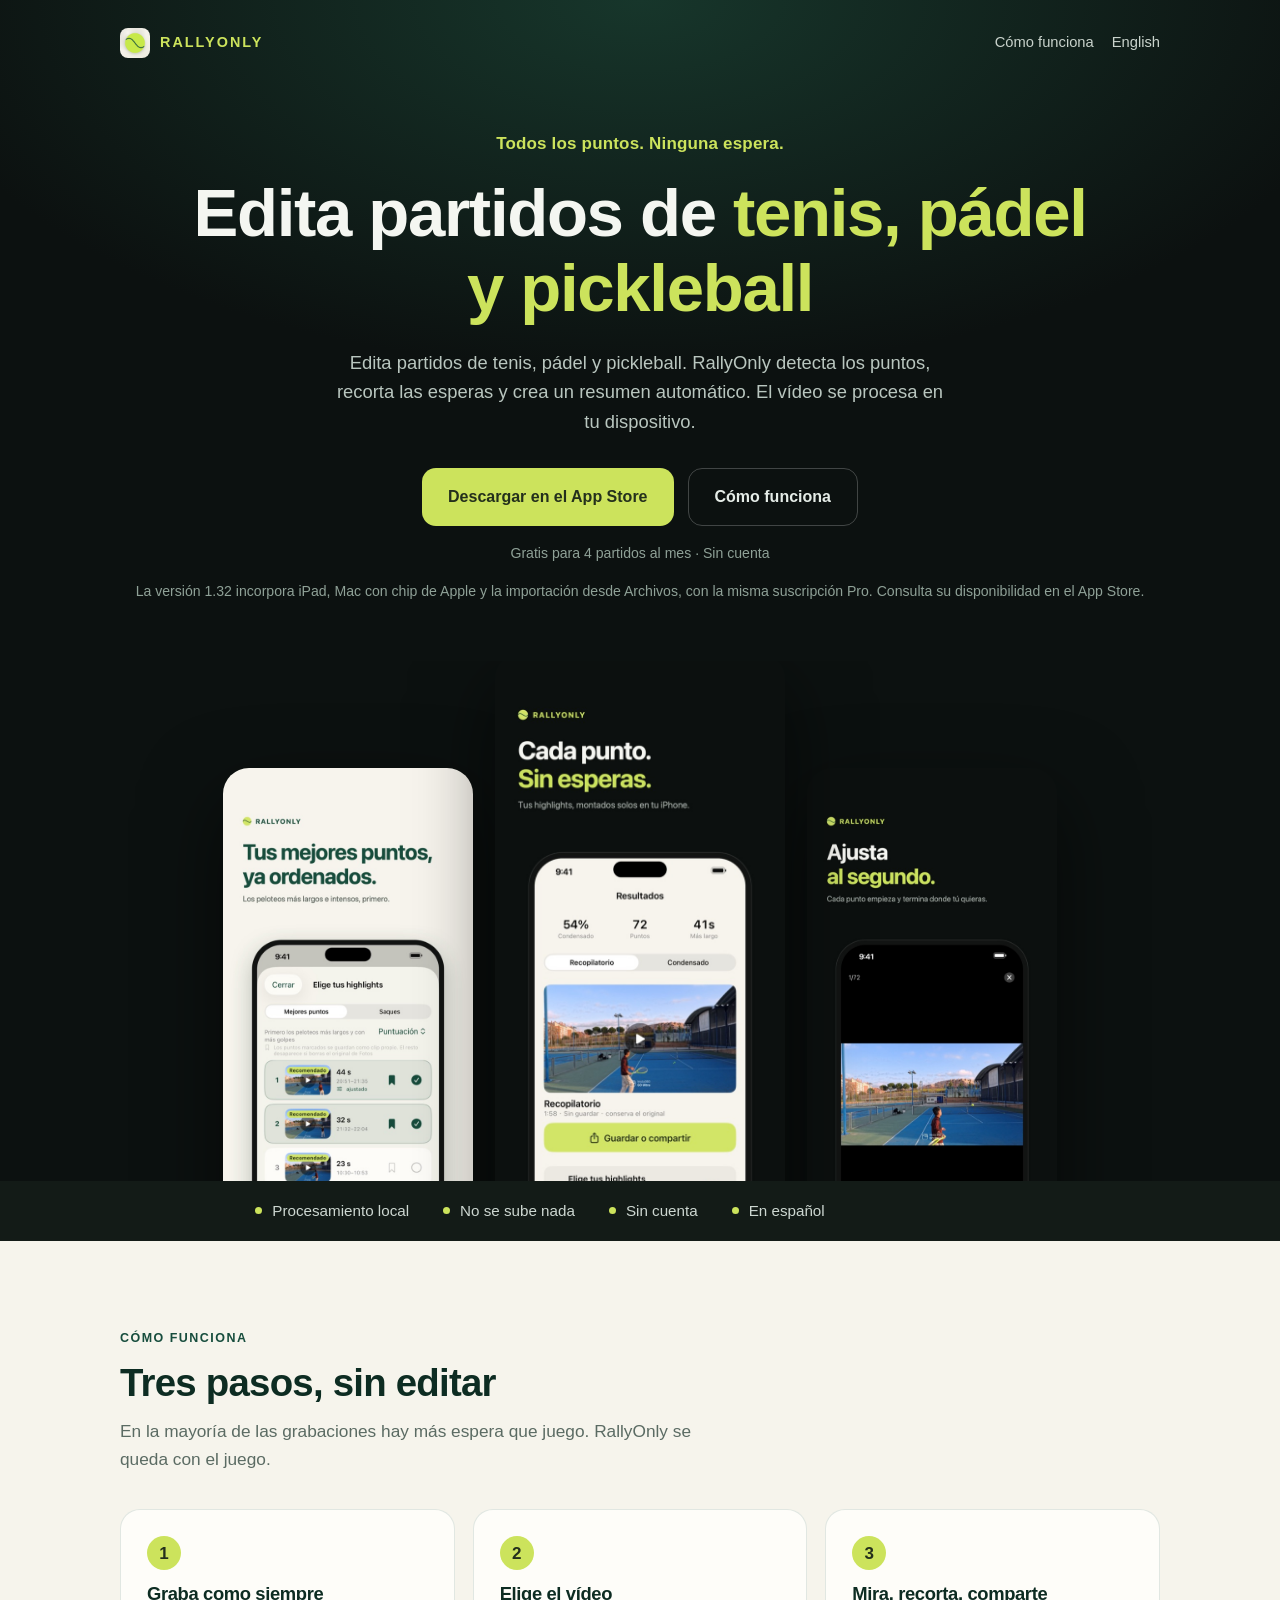
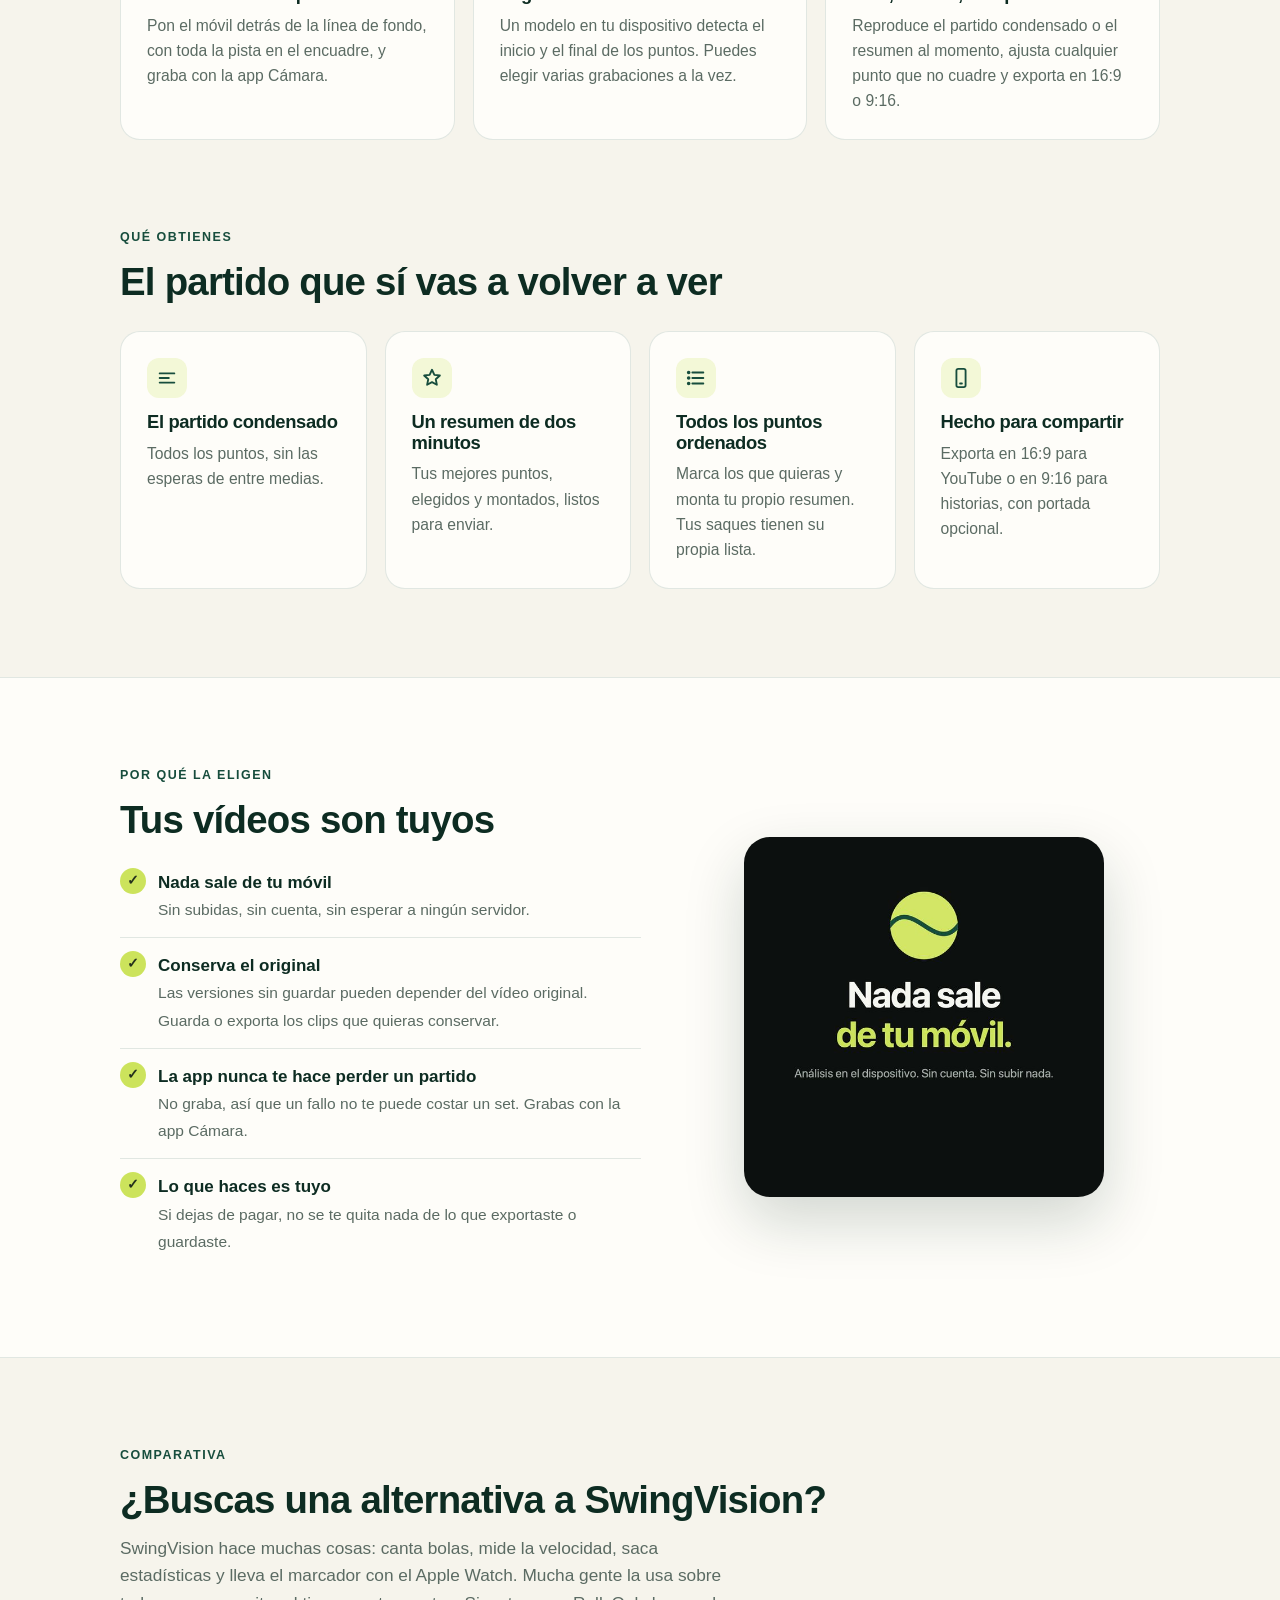
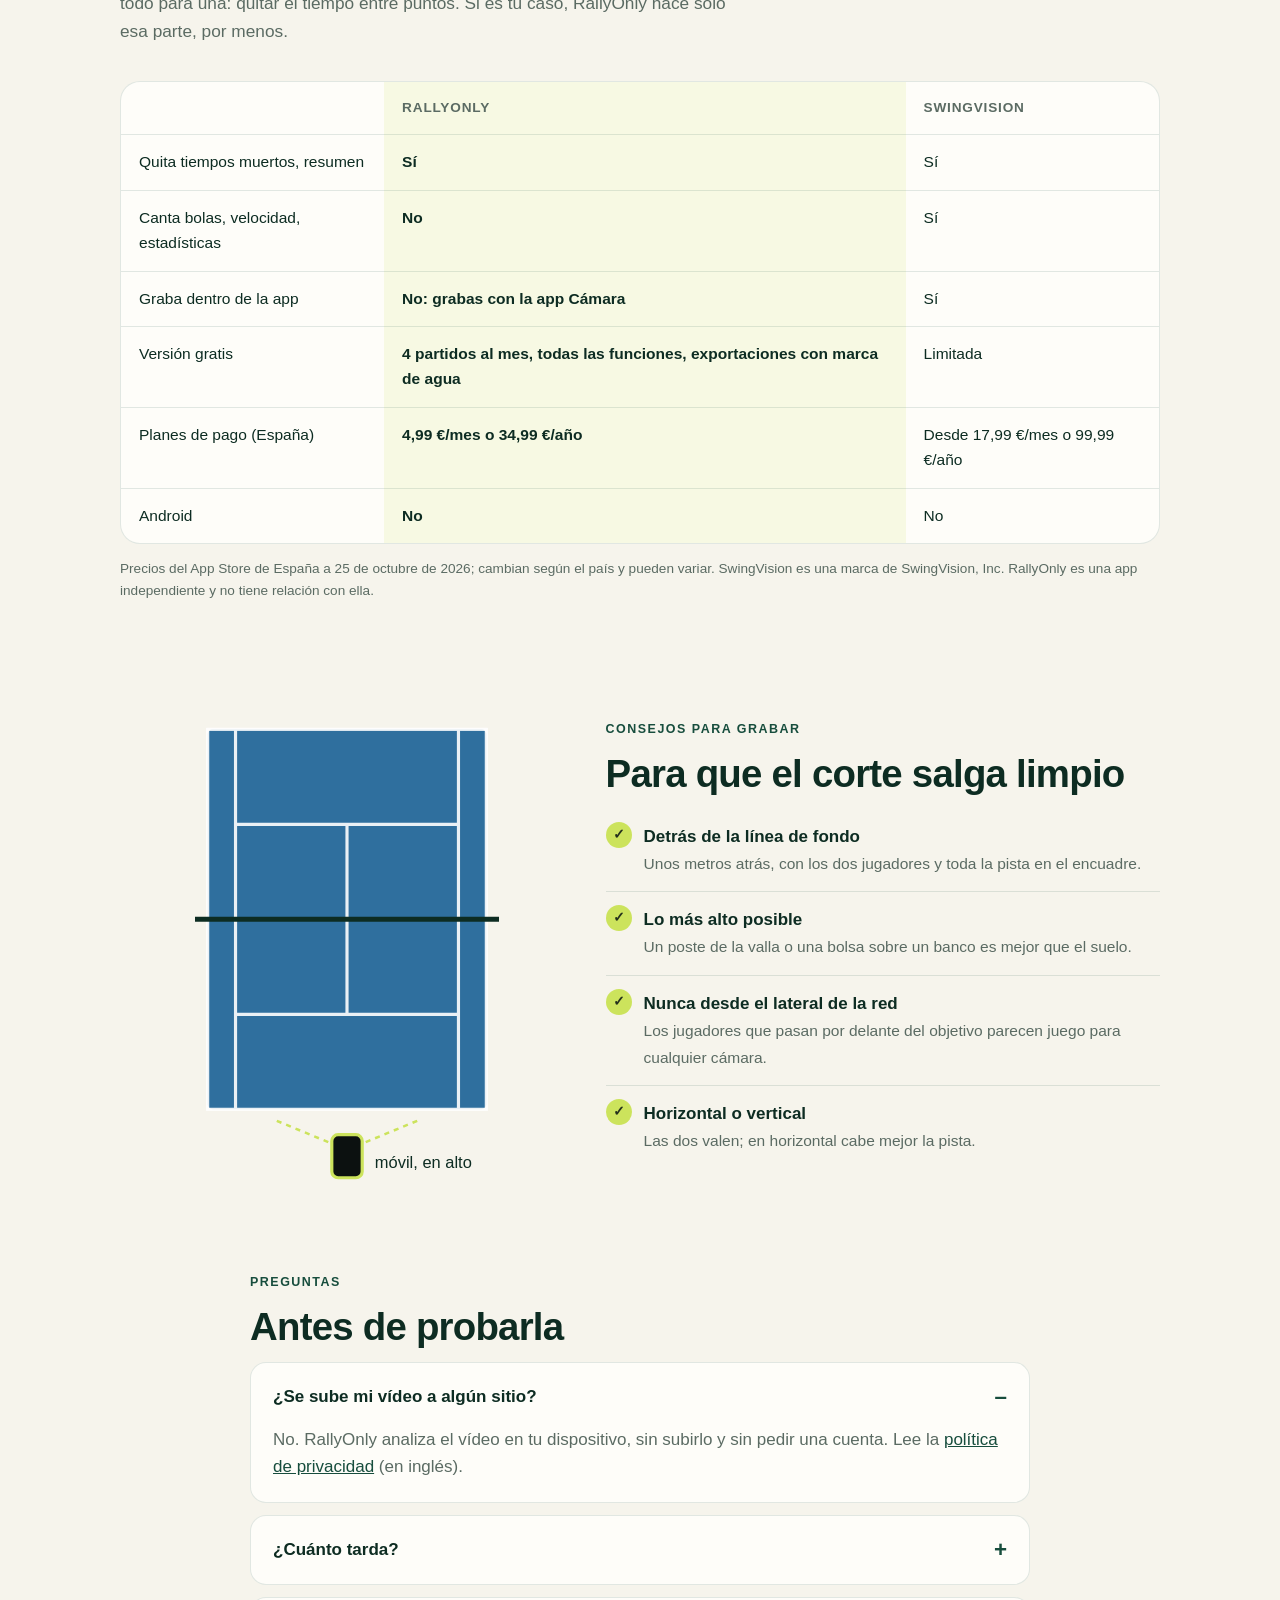
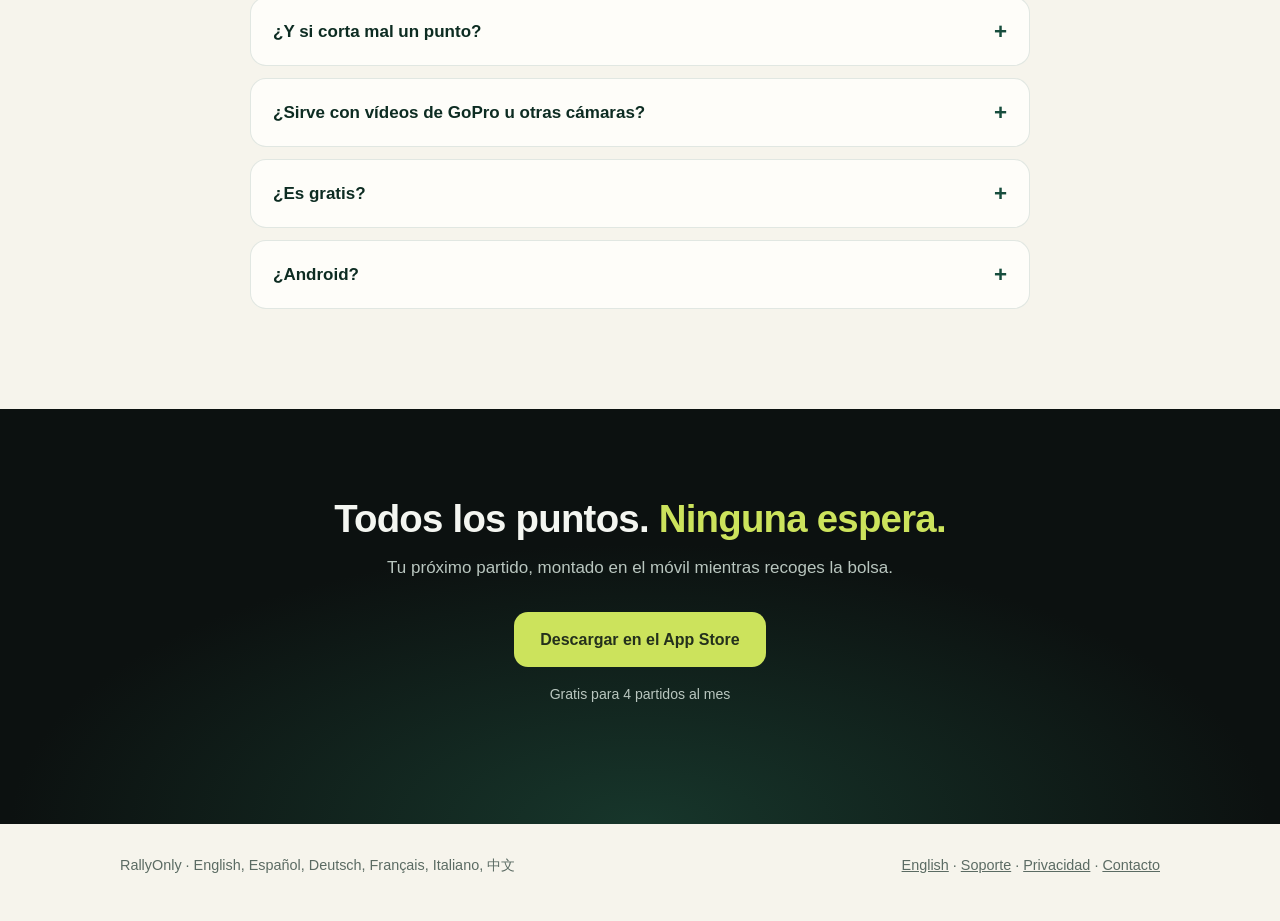
==== commit a979d847: "Describe multisport editing and RallyOnly 1.32 device support" ====
--- a/es/index.html
+++ b/es/index.html
@@ -1,19 +1,18 @@
 <!doctype html>
 <html lang="es"><head><meta charset="utf-8">
 <meta name="viewport" content="width=device-width, initial-scale=1">
-<title>RallyOnly — Quita los tiempos muertos de tus vídeos de tenis</title>
-<meta name="description" content="Recorta vídeos de tenis en tu iPhone. 4 partidos al mes gratis, con marca de agua; Pro es opcional. Análisis local, sin cuenta ni subida de vídeos.">
+<title>RallyOnly — Editor de vídeo de tenis, pádel y pickleball</title>
+<meta name="description" content="Recorta automáticamente las esperas de tus vídeos de tenis, pádel y pickleball. Crea resúmenes en tu dispositivo, sin cuenta ni subidas.">
 <link rel="canonical" href="https://rallyonly.app/es/">
 <link rel="alternate" hreflang="en" href="https://rallyonly.app/">
 <link rel="alternate" hreflang="es" href="https://rallyonly.app/es/">
-<link rel="alternate" hreflang="zh-Hans" href="https://rallyonly.app/zh/">
 <link rel="alternate" hreflang="x-default" href="https://rallyonly.app/">
 <meta name="apple-itunes-app" content="app-id=6813940884">
 <meta name="theme-color" content="#0c1110">
 <meta property="og:type" content="website">
 <meta property="og:locale" content="es_ES">
 <meta property="og:title" content="RallyOnly — todos los puntos, sin esperas">
-<meta property="og:description" content="Quita los tiempos muertos de tus vídeos de tenis, automáticamente y en tu iPhone.">
+<meta property="og:description" content="Recorta automáticamente las esperas de tus vídeos de tenis, pádel y pickleball. Crea resúmenes en tu dispositivo, sin cuenta ni subidas.">
 <meta property="og:url" content="https://rallyonly.app/es/">
 <meta property="og:image" content="https://rallyonly.app/img/og.jpg">
 <meta name="twitter:card" content="summary_large_image">
@@ -23,31 +22,19 @@
 <script type="application/ld+json">
 {
   "@context": "https://schema.org",
-  "@type": "MobileApplication",
-  "@id": "https://rallyonly.app/#app",
+  "@type": "SoftwareApplication",
   "name": "RallyOnly: Tennis Highlights",
-  "url": "https://rallyonly.app/",
-  "installUrl": "https://apps.apple.com/us/app/rallyonly-tennis-highlights/id6813940884",
-  "image": "https://rallyonly.app/img/icon-180.png",
+  "inLanguage": "es",
+  "operatingSystem": "iOS 17 o posterior",
   "applicationCategory": "MultimediaApplication",
-  "operatingSystem": "iOS 17 or later",
-  "availableOnDevice": "iPhone",
-  "inLanguage": [
-    "en",
-    "es",
-    "de",
-    "fr",
-    "it",
-    "zh-Hans"
-  ],
-  "description": "RallyOnly detecta puntos en grabaciones de tenis en tu iPhone, quita los tiempos muertos y crea resúmenes. Sin cuenta ni subida de vídeos.",
+  "description": "Recorta automáticamente las esperas de tus vídeos de tenis, pádel y pickleball. Crea resúmenes en tu dispositivo, sin cuenta ni subidas.",
+  "url": "https://rallyonly.app/es/",
+  "installUrl": "https://apps.apple.com/app/id6813940884",
   "offers": {
     "@type": "Offer",
-    "name": "Versión gratis",
-    "price": 0,
-    "priceCurrency": "USD",
-    "url": "https://apps.apple.com/us/app/rallyonly-tennis-highlights/id6813940884",
-    "description": "Versión gratis: 4 partidos nuevos al mes, con marca de agua al exportar. RallyOnly Pro es opcional y quita el límite mensual y la marca."
+    "price": "0",
+    "priceCurrency": "EUR",
+    "description": "4 partidos nuevos al mes gratis, con marca de agua. Pro es opcional."
   },
   "author": {
     "@type": "Person",
@@ -59,13 +46,14 @@
 {
   "@context": "https://schema.org",
   "@type": "FAQPage",
+  "inLanguage": "es",
   "mainEntity": [
     {
       "@type": "Question",
       "name": "¿Se sube mi vídeo a algún sitio?",
       "acceptedAnswer": {
         "@type": "Answer",
-        "text": "No. RallyOnly analiza el vídeo en tu iPhone y lee el original directamente de Fotos. No se sube nada y no hace falta cuenta. Lee la política de privacidad (en inglés)."
+        "text": "No. RallyOnly analiza el vídeo en tu dispositivo, sin subirlo y sin pedir una cuenta. Lee la política de privacidad (en inglés)."
       }
     },
     {
@@ -73,7 +61,7 @@
       "name": "¿Cuánto tarda?",
       "acceptedAnswer": {
         "@type": "Answer",
-        "text": "El tiempo depende del iPhone y de la grabación. Mantén RallyOnly abierta durante el análisis y revisa el resultado antes de exportar."
+        "text": "Depende del dispositivo, la duración y el formato. Mantén la app abierta durante el análisis."
       }
     },
     {
@@ -89,15 +77,7 @@
       "name": "¿Sirve con vídeos de GoPro u otras cámaras?",
       "acceptedAnswer": {
         "@type": "Answer",
-        "text": "Sí, siempre que el vídeo esté en tu fototeca. De momento, cada archivo es una sesión distinta."
-      }
-    },
-    {
-      "@type": "Question",
-      "name": "¿Es una alternativa a SwingVision?",
-      "acceptedAnswer": {
-        "@type": "Answer",
-        "text": "Si solo necesitas recortar puntos y crear resúmenes, RallyOnly es una opción. No canta bolas, no mide la velocidad ni ofrece estadísticas de golpes. Consulta la comparativa de funciones y precios (en inglés)."
+        "text": "Sí. Puedes usar Fotos. La versión 1.32 añade la importación desde Archivos y la selección de archivos en el Mac."
       }
     },
     {
@@ -110,10 +90,10 @@
     },
     {
       "@type": "Question",
-      "name": "¿Funciona en Android?",
-      "acceptedAnswer": {
-        "@type": "Answer",
-        "text": "No, solo iPhone (iOS 17 o posterior)."
+      "name": "¿Android?",
+      "acceptedAnswer": {
+        "@type": "Answer",
+        "text": "No. RallyOnly se distribuye en el App Store de Apple."
       }
     }
   ]
@@ -121,24 +101,23 @@
 </script>
 </head>
 <body>
-<a class="skip-link" href="#main">Saltar al contenido</a>
 
 <header class="hero">
   <div class="wrap">
     <nav class="nav">
       <a class="logo" href="./"><img src="../img/icon-180.png" alt="" width="30" height="30">RALLYONLY</a>
-      <div class="nav-links"><a class="hide-sm" href="#como">Cómo funciona</a><a href="../" hreflang="en" lang="en">English</a><a href="../zh/" hreflang="zh-Hans" lang="zh-Hans">中文</a></div>
+      <div class="nav-links"><a class="hide-sm" href="#como">Cómo funciona</a><a href="../" hreflang="en" lang="en">English</a></div>
     </nav>
     <div class="hero-copy">
       <p class="tagline">Todos los puntos. Ninguna espera.</p>
-      <h1>Quita los <em>tiempos muertos</em> de tus vídeos de tenis</h1>
-      <p class="sub">Graba tu partido con la cámara del iPhone. RallyOnly detecta los puntos, quita los
-        paseos y la recogida de bolas, y te monta un resumen de dos minutos con tus mejores puntos. Todo en tu móvil.</p>
+      <h1>Edita partidos de <em>tenis, pádel y pickleball</em></h1>
+      <p class="sub">Edita partidos de tenis, pádel y pickleball. RallyOnly detecta los puntos, recorta las esperas y crea un resumen automático. El vídeo se procesa en tu dispositivo.</p>
       <div class="ctas">
         <a class="btn btn-primary" href="https://apps.apple.com/app/apple-store/id6813940884?pt=129483854&amp;ct=web_es&amp;mt=8">Descargar en el App Store</a>
         <a class="btn btn-ghost" href="#como">Cómo funciona</a>
       </div>
-      <p class="fine">Gratis para 4 partidos al mes · iPhone, iOS 17 o posterior · sin cuenta</p>
+      <p class="fine">Gratis para 4 partidos al mes · Sin cuenta</p>
+      <p class="fine">La versión 1.32 incorpora iPad, Mac con chip de Apple y la importación desde Archivos, con la misma suscripción Pro. Consulta su disponibilidad en el App Store.</p>
     </div>
     <div class="phones-mask">
       <div class="phones">
@@ -151,11 +130,11 @@
 </header>
 
 <div class="strip"><ul class="wrap">
-  <li>Funciona en tu iPhone</li><li>No se sube nada</li><li>Sin cuenta</li>
-  <li>No copia tu vídeo</li><li>En español</li>
+  <li>Procesamiento local</li><li>No se sube nada</li><li>Sin cuenta</li>
+  <li>En español</li>
 </ul></div>
 
-<main id="main">
+<main>
 <section id="como"><div class="wrap">
   <p class="kicker">Cómo funciona</p>
   <h2>Tres pasos, sin editar</h2>
@@ -164,7 +143,7 @@
     <div class="card"><span class="num">1</span><h3>Graba como siempre</h3>
       <p>Pon el móvil detrás de la línea de fondo, con toda la pista en el encuadre, y graba con la app Cámara.</p></div>
     <div class="card"><span class="num">2</span><h3>Elige el vídeo</h3>
-      <p>Un modelo de vídeo que funciona en tu iPhone mira la pista y marca dónde empieza y acaba cada punto. Puedes elegir varias grabaciones a la vez.</p></div>
+      <p>Un modelo en tu dispositivo detecta el inicio y el final de los puntos. Puedes elegir varias grabaciones a la vez.</p></div>
     <div class="card"><span class="num">3</span><h3>Mira, recorta, comparte</h3>
       <p>Reproduce el partido condensado o el resumen al momento, ajusta cualquier punto que no cuadre y exporta en 16:9 o 9:16.</p></div>
   </div>
@@ -191,7 +170,7 @@
     <h2>Tus vídeos son tuyos</h2>
     <ul class="checks">
       <li><strong>Nada sale de tu móvil</strong><span>Sin subidas, sin cuenta, sin esperar a ningún servidor.</span></li>
-      <li><strong>No te llena el almacenamiento</strong><span>RallyOnly lee el original en Fotos en vez de copiarlo, y reproduce el resultado directamente desde él.</span></li>
+      <li><strong>Conserva el original</strong><span>Las versiones sin guardar pueden depender del vídeo original. Guarda o exporta los clips que quieras conservar.</span></li>
       <li><strong>La app nunca te hace perder un partido</strong><span>No graba, así que un fallo no te puede costar un set. Grabas con la app Cámara.</span></li>
       <li><strong>Lo que haces es tuyo</strong><span>Si dejas de pagar, no se te quita nada de lo que exportaste o guardaste.</span></li>
     </ul>
@@ -206,17 +185,15 @@
     marcador con el Apple Watch. Mucha gente la usa sobre todo para una: quitar el tiempo entre puntos. Si es tu
     caso, RallyOnly hace solo esa parte, por menos.</p>
   <div class="compare"><table>
-    <caption>Funciones de edición y análisis para iPhone</caption>
-    <thead><tr><th scope="col">Función</th><th scope="col" class="us">RallyOnly</th><th scope="col">SwingVision</th></tr></thead>
+    <thead><tr><th></th><th class="us">RallyOnly</th><th>SwingVision</th></tr></thead>
     <tr><td>Quita tiempos muertos, resumen</td><td class="us">Sí</td><td>Sí</td></tr>
     <tr><td>Canta bolas, velocidad, estadísticas</td><td class="us">No</td><td>Sí</td></tr>
     <tr><td>Graba dentro de la app</td><td class="us">No: grabas con la app Cámara</td><td>Sí</td></tr>
     <tr><td>Versión gratis</td><td class="us">4 partidos al mes, todas las funciones, exportaciones con marca de agua</td><td>Limitada</td></tr>
-    <tr><td>Precios publicados (EE. UU., USD)</td><td class="us">4,99 $/mes o 34,99 $/año</td><td>La descripción del App Store indica 179,99 $/año; las ofertas pueden variar</td></tr>
+    <tr><td>Planes de pago (España)</td><td class="us">4,99 €/mes o 34,99 €/año</td><td>Desde 17,99 €/mes o 99,99 €/año</td></tr>
     <tr><td>Android</td><td class="us">No</td><td>No</td></tr>
   </table></div>
-  <p><a href="../rallyonly-vs-swingvision.html" lang="en">Comparativa completa (en inglés) →</a></p>
-  <p class="note">Fuentes de EE. UU. consultadas el 15 de noviembre de 2026: <a href="https://apps.apple.com/us/app/rallyonly-tennis-highlights/id6813940884">RallyOnly</a> y <a href="https://apps.apple.com/us/app/swingvision-tennis-pickleball/id989461317">SwingVision</a>. No son precios de España. Confirma el precio local, el periodo de facturación y las ofertas en la hoja de compra de Apple.
+  <p class="note">Precios del App Store de España a 25 de octubre de 2026; cambian según el país y pueden variar.
     SwingVision es una marca de SwingVision, Inc. RallyOnly es una app independiente y no tiene relación con ella.</p>
 </div></section>
 
@@ -250,19 +227,17 @@
   <p class="kicker">Preguntas</p>
   <h2>Antes de probarla</h2>
   <details open><summary>¿Se sube mi vídeo a algún sitio?</summary>
-    <p>No. RallyOnly analiza el vídeo en tu iPhone y lee el original directamente de Fotos. No se sube nada y no hace falta cuenta. Lee la <a href="../privacy.html">política de privacidad</a> (en inglés).</p></details>
+    <p>No. RallyOnly analiza el vídeo en tu dispositivo, sin subirlo y sin pedir una cuenta. Lee la <a href="../privacy.html">política de privacidad</a> (en inglés).</p></details>
   <details><summary>¿Cuánto tarda?</summary>
-    <p>El tiempo depende del iPhone y de la grabación. Mantén RallyOnly abierta durante el análisis y revisa el resultado antes de exportar.</p></details>
+    <p>Depende del dispositivo, la duración y el formato. Mantén la app abierta durante el análisis.</p></details>
   <details><summary>¿Y si corta mal un punto?</summary>
     <p>Abre el punto y mueve el inicio o el final, de uno en uno o de tres en tres segundos. Si nos cuentas qué pasó, nos ayudas: <a href="mailto:rallyonly.feedback@gmail.com">rallyonly.feedback@gmail.com</a>.</p></details>
   <details><summary>¿Sirve con vídeos de GoPro u otras cámaras?</summary>
-    <p>Sí, siempre que el vídeo esté en tu fototeca. De momento, cada archivo es una sesión distinta.</p></details>
-  <details><summary>¿Es una alternativa a SwingVision?</summary>
-    <p>Si solo necesitas recortar puntos y crear resúmenes, RallyOnly es una opción. No canta bolas, no mide la velocidad ni ofrece estadísticas de golpes. Consulta la <a href="../rallyonly-vs-swingvision.html" lang="en">comparativa de funciones y precios (en inglés)</a>.</p></details>
+    <p>Sí. Puedes usar Fotos. La versión 1.32 añade la importación desde Archivos y la selección de archivos en el Mac.</p></details>
   <details><summary>¿Es gratis?</summary>
     <p>Cuatro partidos nuevos al mes son gratis, con todas las funciones; lo que exportas gratis lleva una pequeña marca de agua. RallyOnly Pro quita el límite y la marca, y los nuevos suscriptores pueden empezar con una prueba gratuita.</p></details>
-  <details><summary>¿Funciona en Android?</summary>
-    <p>No, solo iPhone (iOS 17 o posterior).</p></details>
+  <details><summary>¿Android?</summary>
+    <p>No. RallyOnly se distribuye en el App Store de Apple.</p></details>
 </div></section>
 
 <section class="final"><div class="wrap">
@@ -274,8 +249,8 @@
 </main>
 
 <footer><div class="wrap">
-  <span>Idiomas de la app: English, Español, Deutsch, Français, Italiano, 中文</span>
-  <span><a href="../" lang="en">English</a> · <a href="../zh/" lang="zh-Hans">中文</a> · <a href="../how-to-automatically-trim-tennis-match-videos.html" lang="en">Tutorial de edición (inglés)</a> · <a href="../support.html">Soporte</a> · <a href="../privacy.html">Privacidad</a> ·
+  <span>RallyOnly · English, Español, Deutsch, Français, Italiano, 中文</span>
+  <span><a href="../">English</a> · <a href="../support.html">Soporte</a> · <a href="../privacy.html">Privacidad</a> ·
     <a href="mailto:rallyonly.feedback@gmail.com">Contacto</a></span>
 </div></footer>
 </body></html>
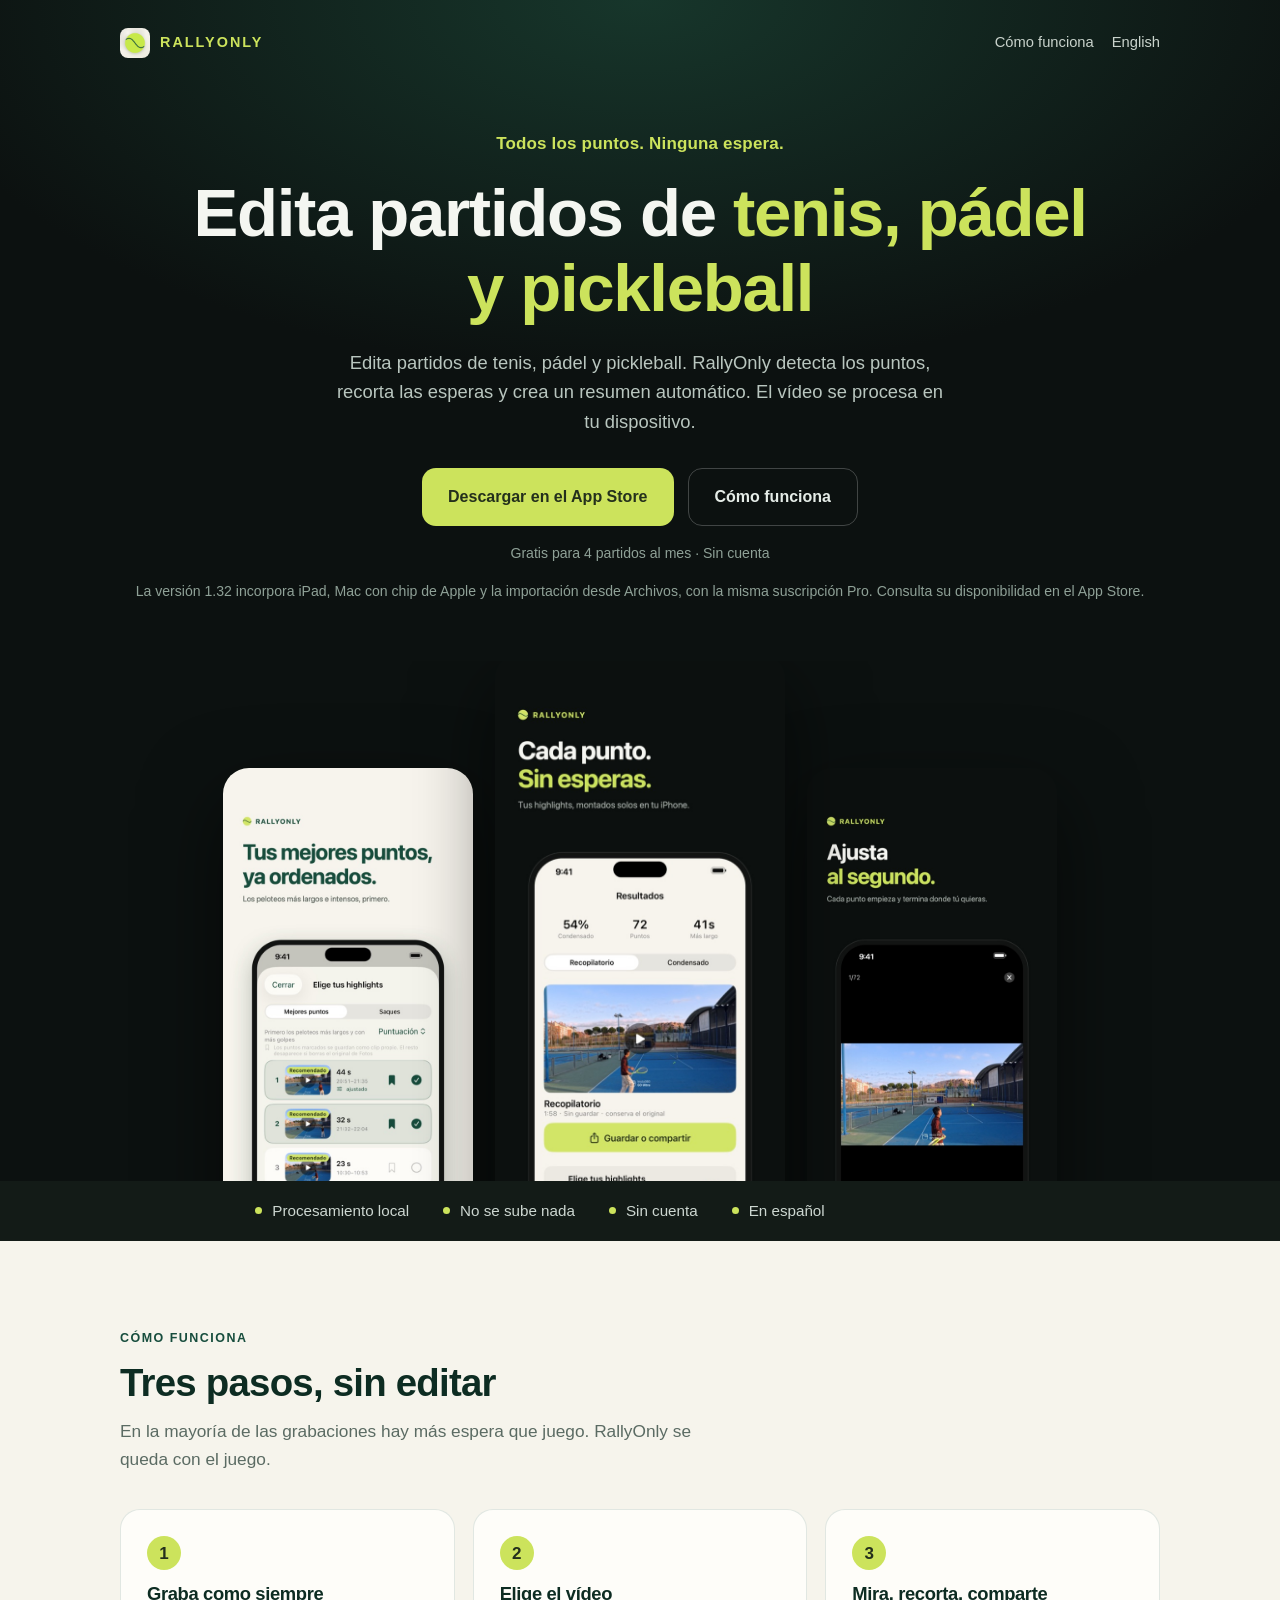
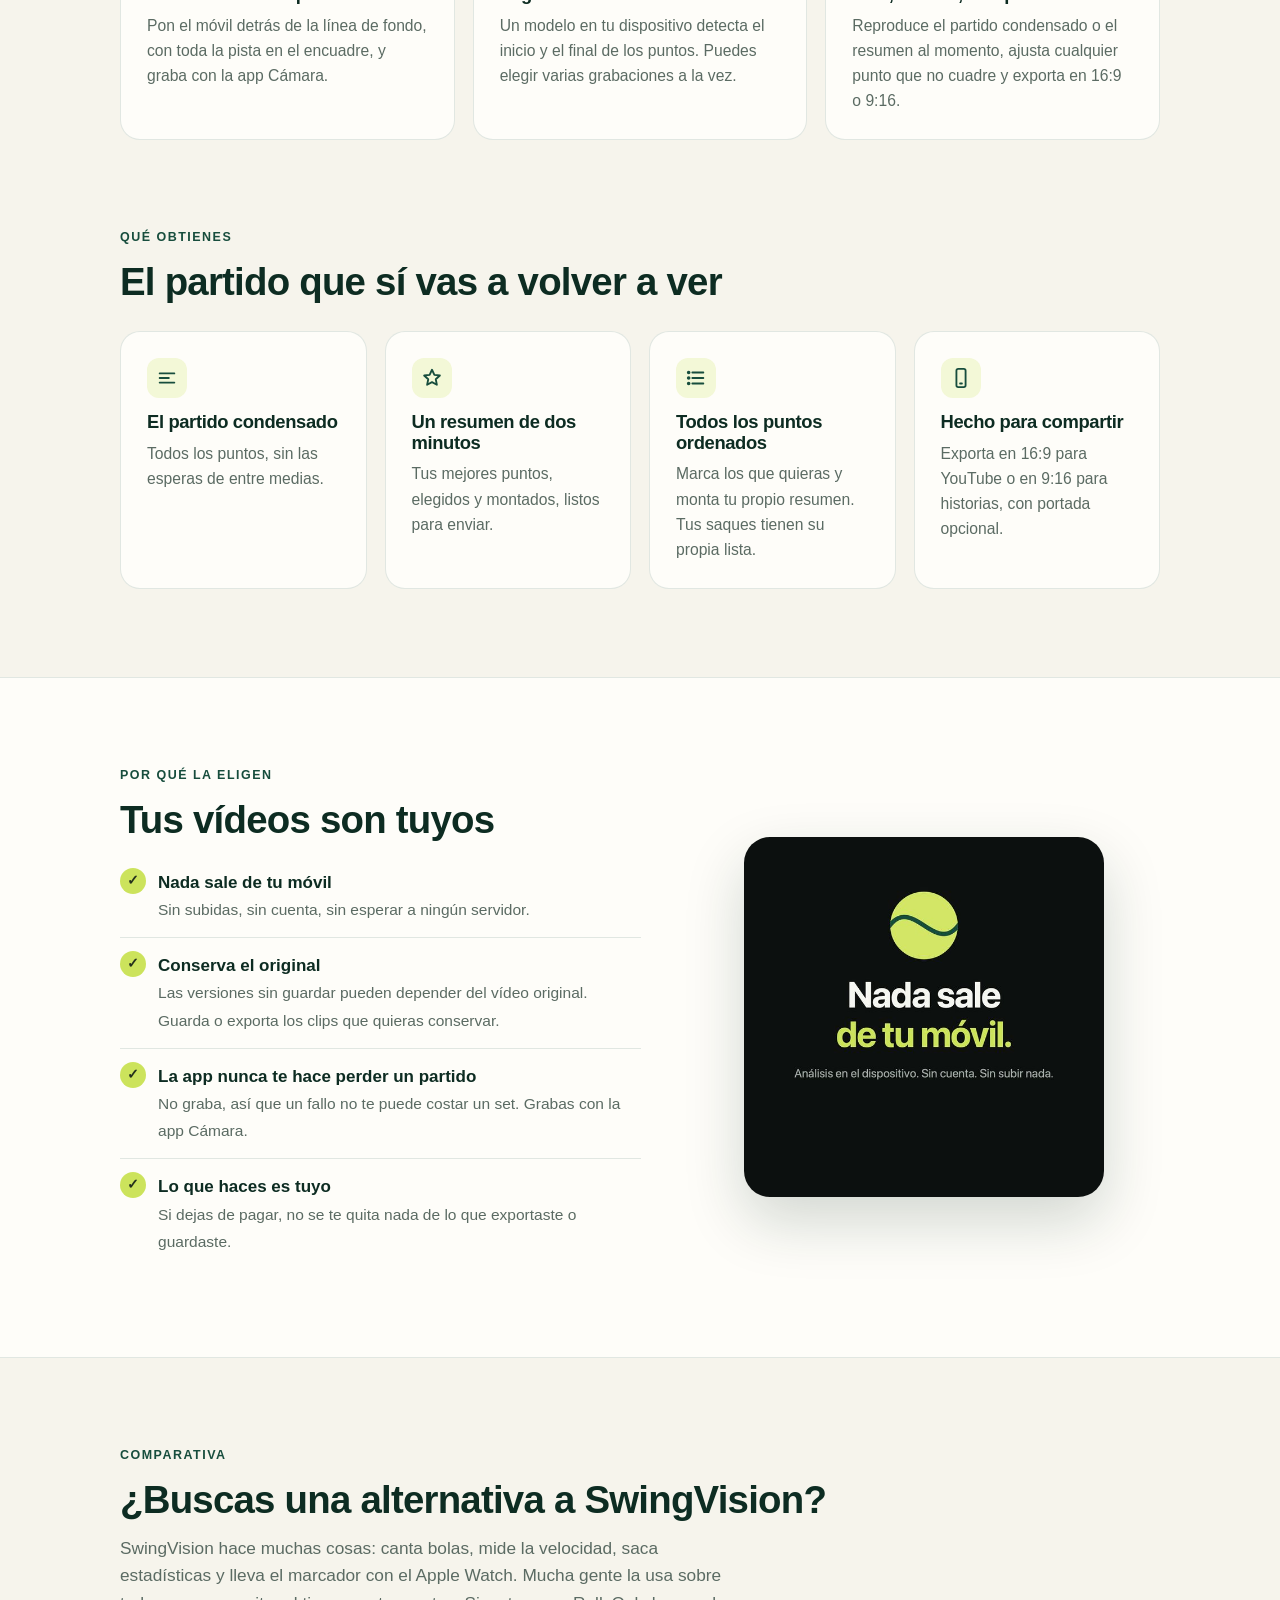
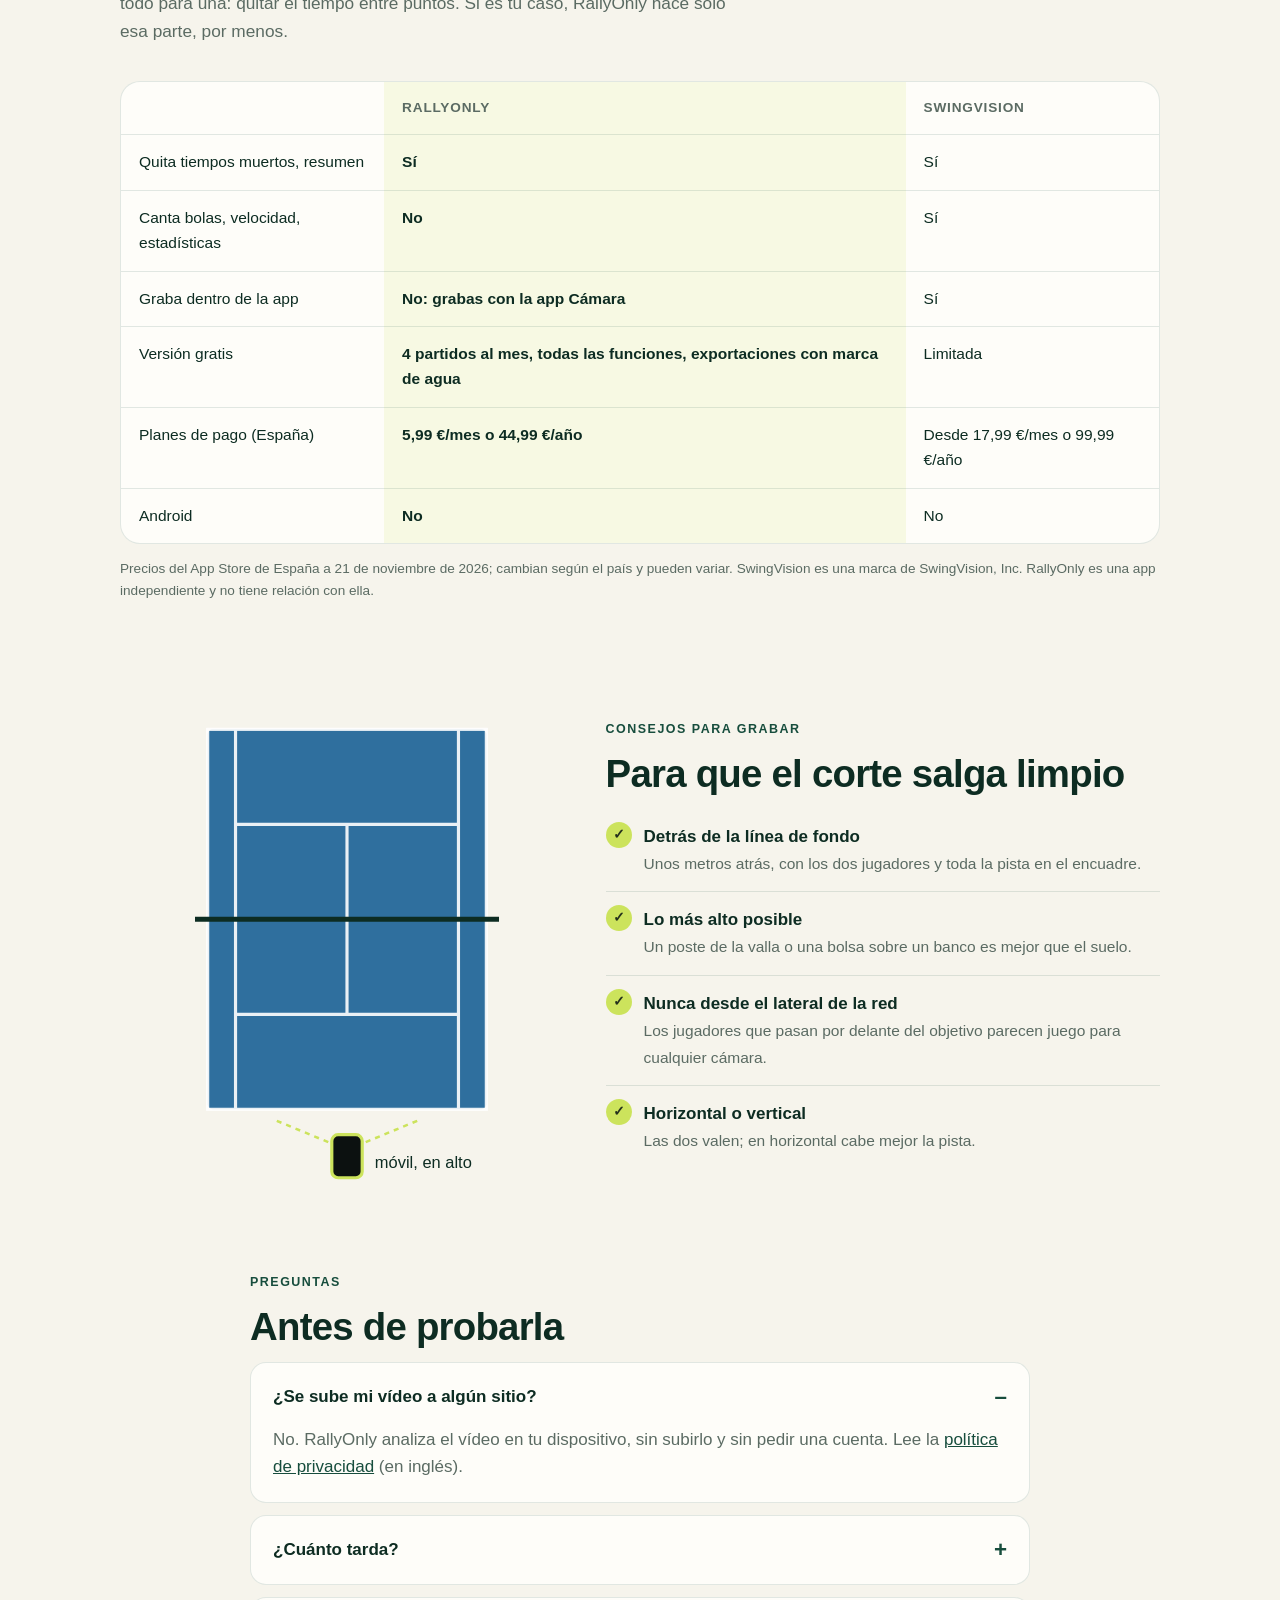
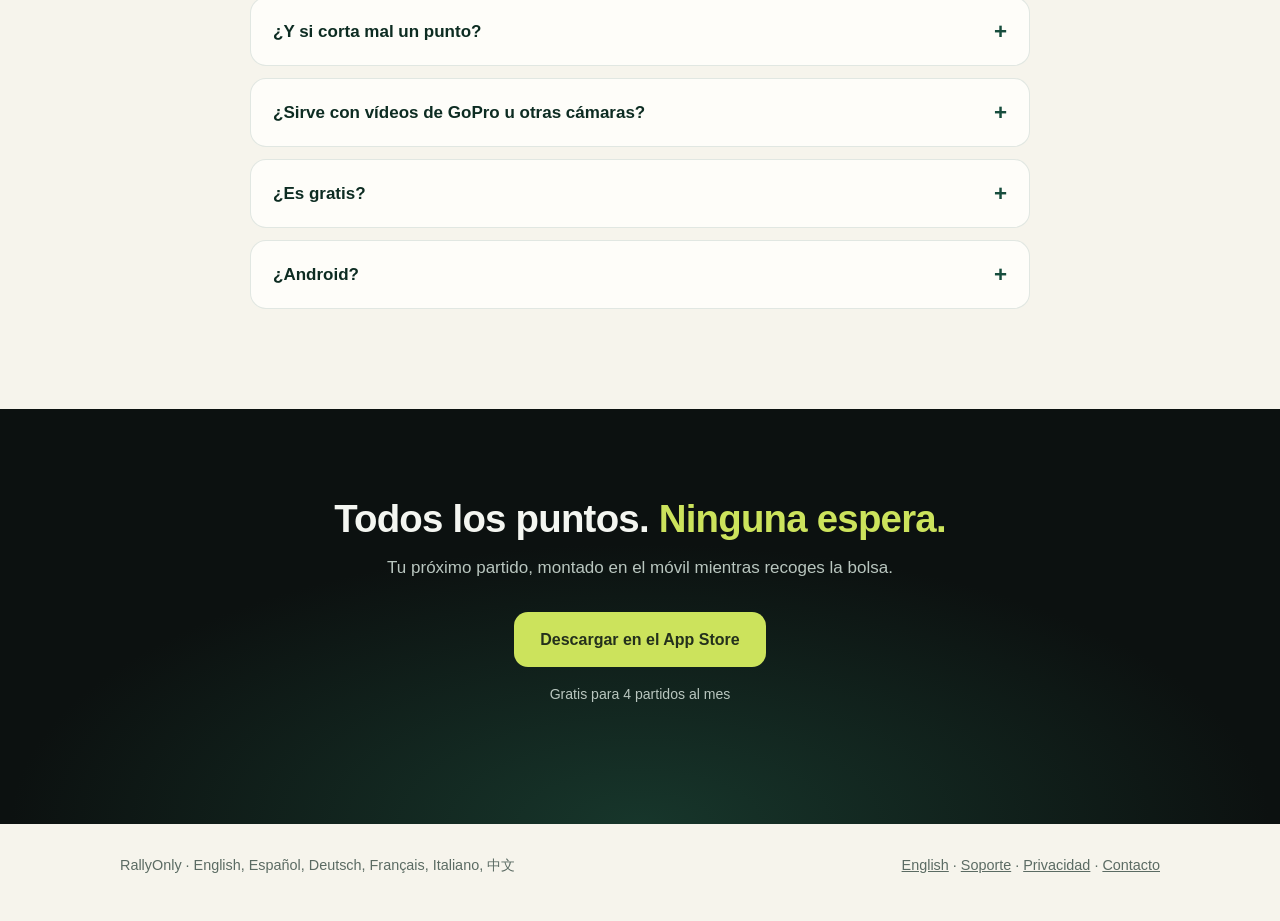
==== commit 22c0d0ad: "Update Pro pricing, refresh privacy policy for 1.32 & Keychain, and redesign support page" ====
--- a/es/index.html
+++ b/es/index.html
@@ -190,10 +190,10 @@
     <tr><td>Canta bolas, velocidad, estadísticas</td><td class="us">No</td><td>Sí</td></tr>
     <tr><td>Graba dentro de la app</td><td class="us">No: grabas con la app Cámara</td><td>Sí</td></tr>
     <tr><td>Versión gratis</td><td class="us">4 partidos al mes, todas las funciones, exportaciones con marca de agua</td><td>Limitada</td></tr>
-    <tr><td>Planes de pago (España)</td><td class="us">4,99 €/mes o 34,99 €/año</td><td>Desde 17,99 €/mes o 99,99 €/año</td></tr>
+    <tr><td>Planes de pago (España)</td><td class="us">5,99 €/mes o 44,99 €/año</td><td>Desde 17,99 €/mes o 99,99 €/año</td></tr>
     <tr><td>Android</td><td class="us">No</td><td>No</td></tr>
   </table></div>
-  <p class="note">Precios del App Store de España a 25 de octubre de 2026; cambian según el país y pueden variar.
+  <p class="note">Precios del App Store de España a 21 de noviembre de 2026; cambian según el país y pueden variar.
     SwingVision es una marca de SwingVision, Inc. RallyOnly es una app independiente y no tiene relación con ella.</p>
 </div></section>
 
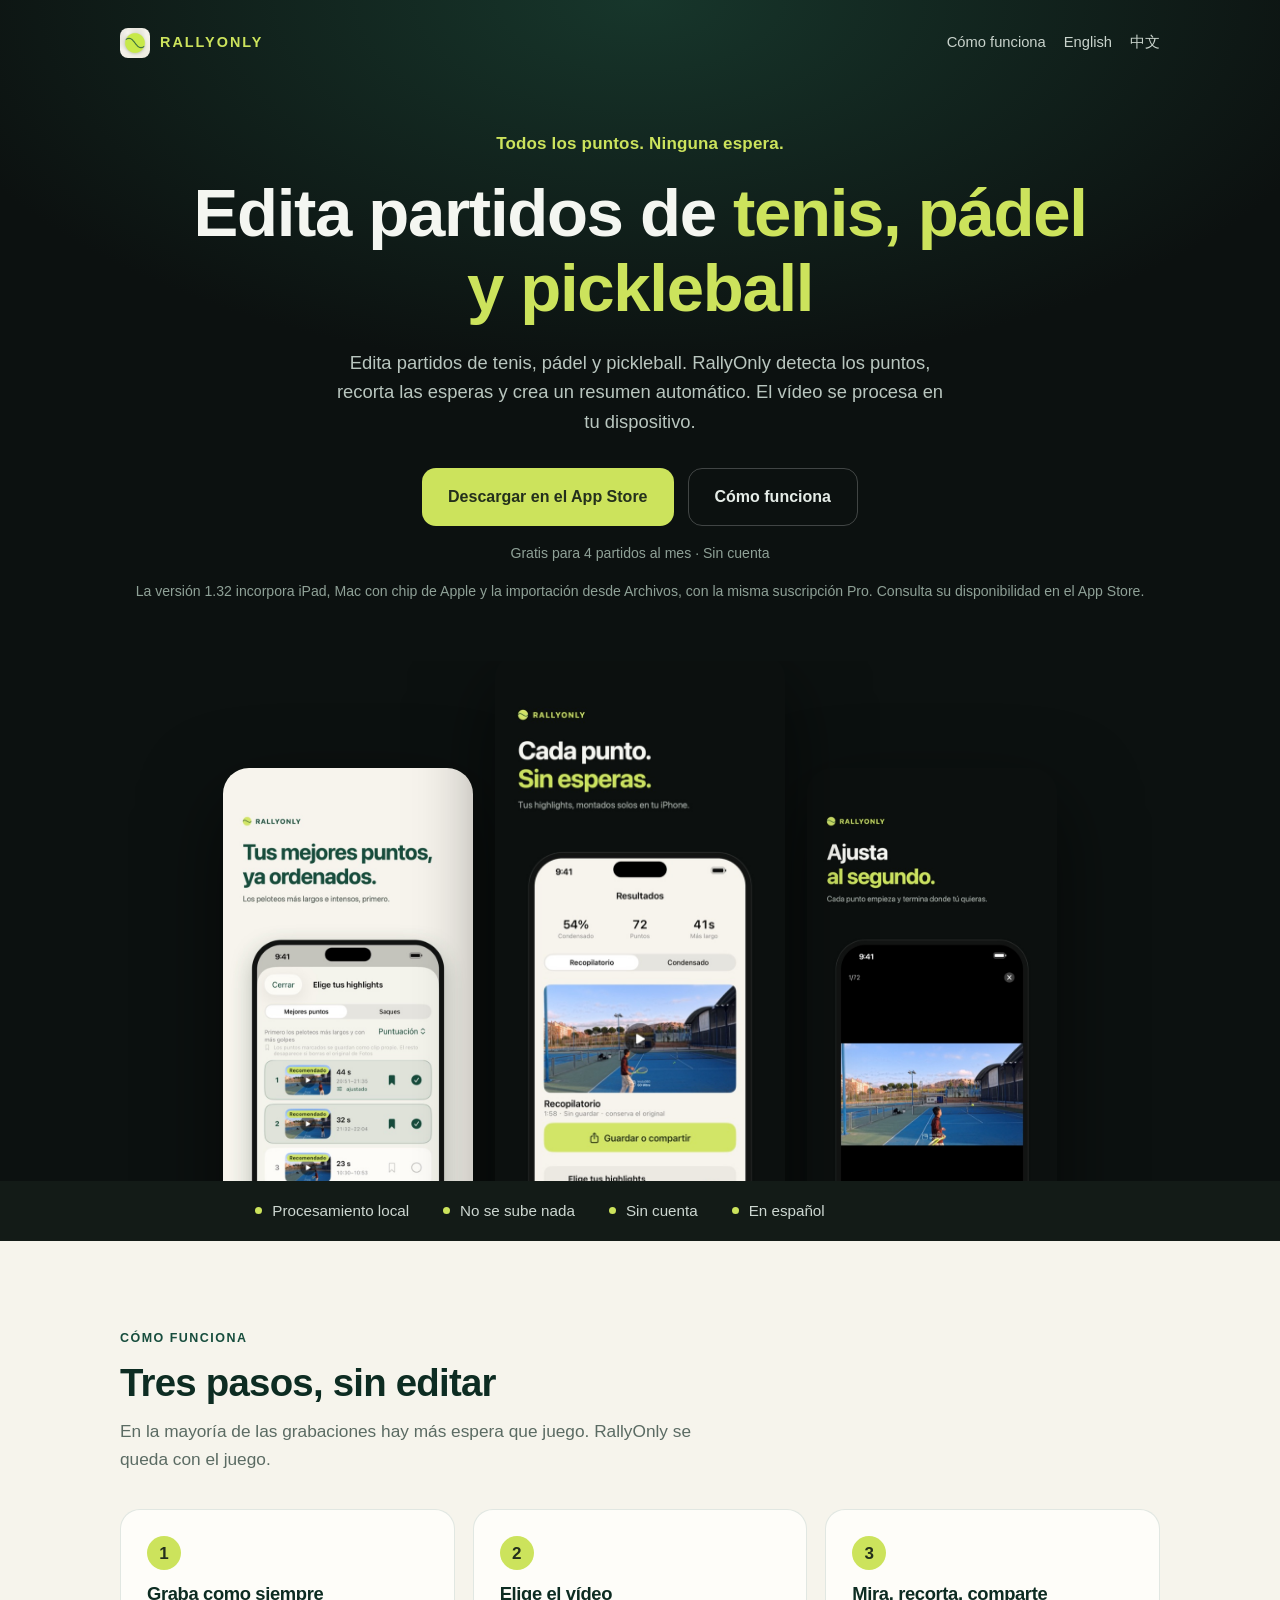
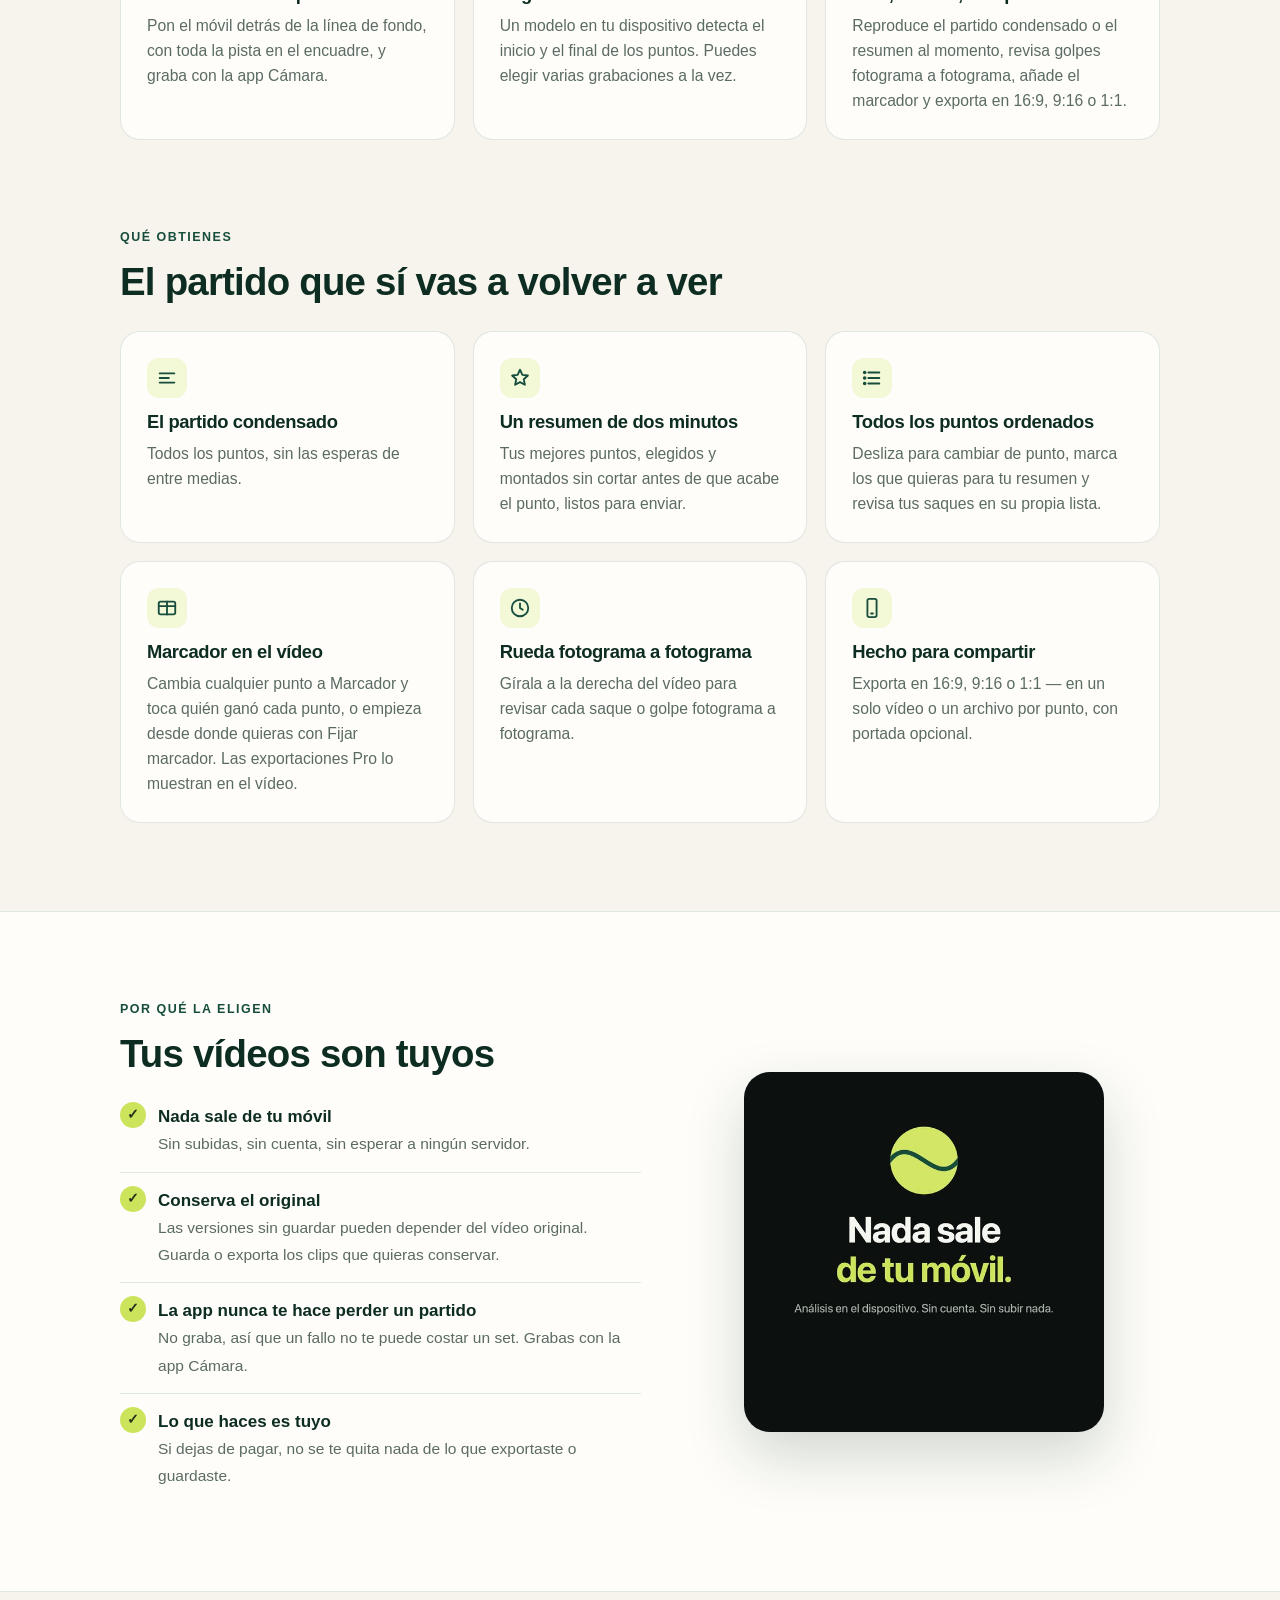
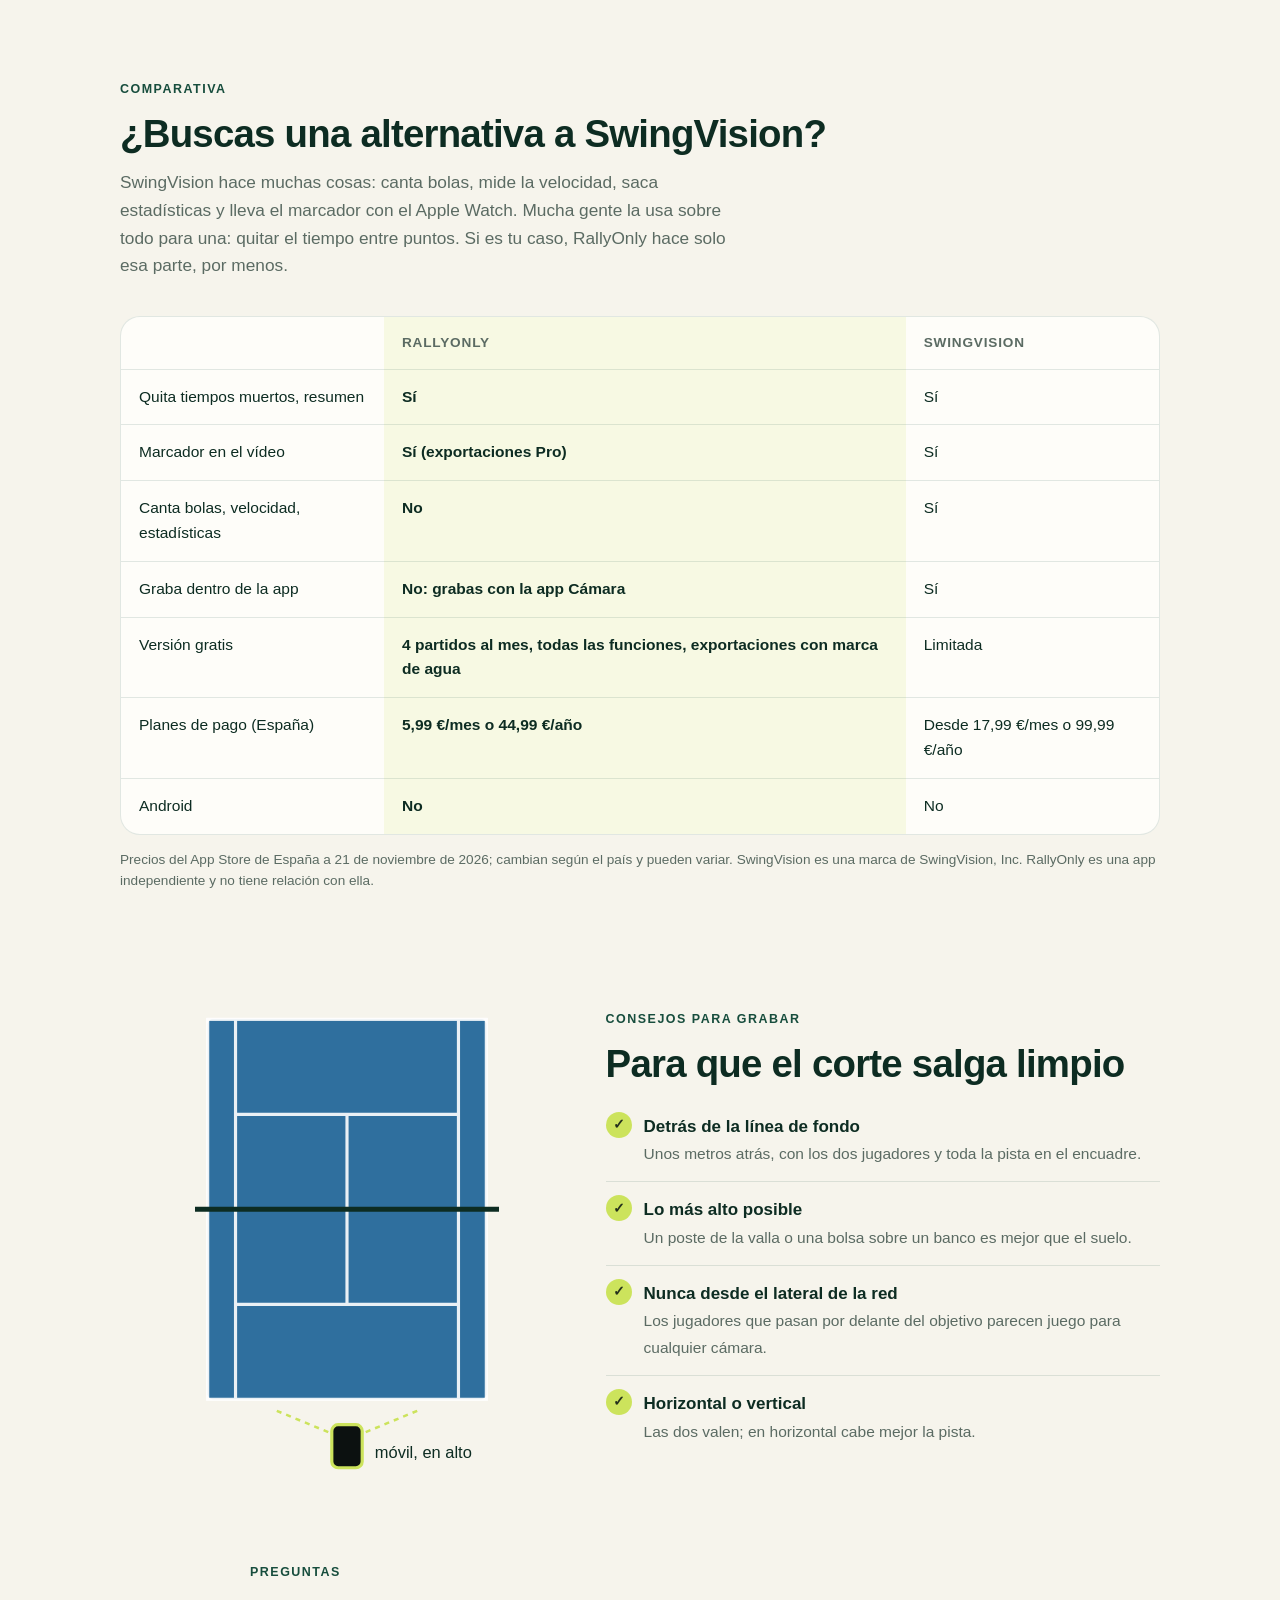
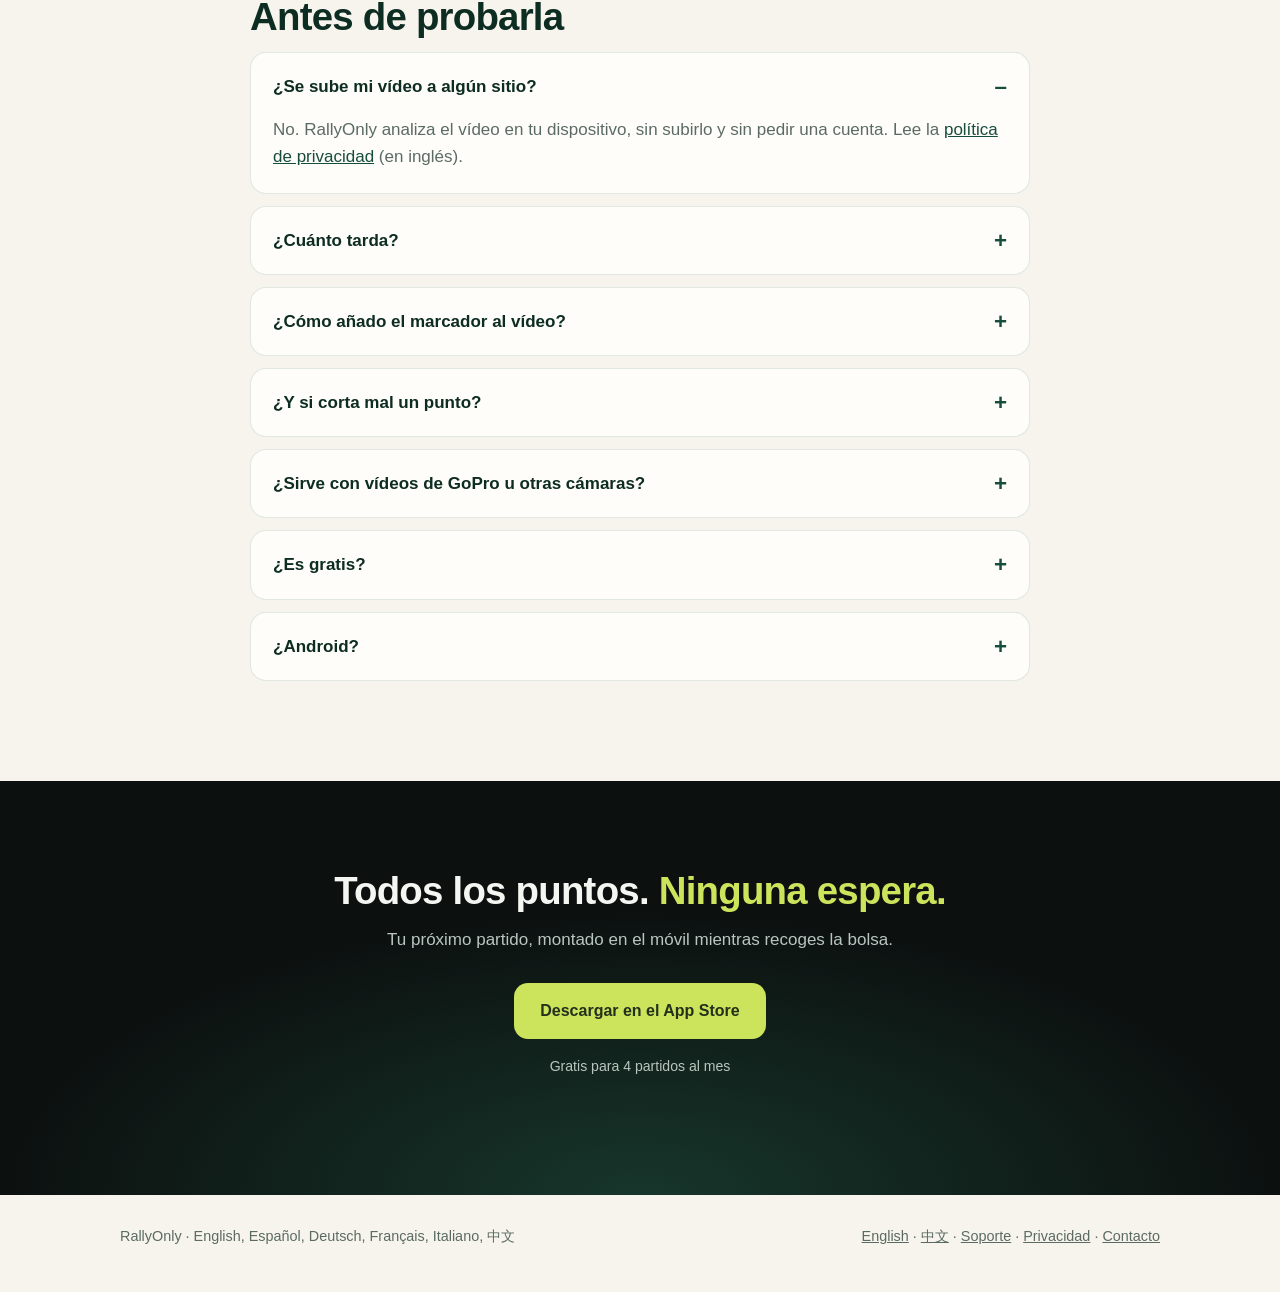
==== commit 6b8b0062: "Launch Chinese homepage (/zh/) and add 1.30 scoreboard & frame wheel copy across EN/ES/ZH" ====
--- a/es/index.html
+++ b/es/index.html
@@ -6,6 +6,7 @@
 <link rel="canonical" href="https://rallyonly.app/es/">
 <link rel="alternate" hreflang="en" href="https://rallyonly.app/">
 <link rel="alternate" hreflang="es" href="https://rallyonly.app/es/">
+<link rel="alternate" hreflang="zh-Hans" href="https://rallyonly.app/zh/">
 <link rel="alternate" hreflang="x-default" href="https://rallyonly.app/">
 <meta name="apple-itunes-app" content="app-id=6813940884">
 <meta name="theme-color" content="#0c1110">
@@ -66,10 +67,18 @@
     },
     {
       "@type": "Question",
+      "name": "¿Cómo añado el marcador al vídeo?",
+      "acceptedAnswer": {
+        "@type": "Answer",
+        "text": "Cambia cualquier punto a modo Marcador y toca quién ganó cada punto, o empieza desde cualquier punto con Fijar marcador. Las exportaciones Pro muestran el marcador sobre el vídeo."
+      }
+    },
+    {
+      "@type": "Question",
       "name": "¿Y si corta mal un punto?",
       "acceptedAnswer": {
         "@type": "Answer",
-        "text": "Abre el punto y mueve el inicio o el final, de uno en uno o de tres en tres segundos. Si nos cuentas qué pasó, nos ayudas: rallyonly.feedback@gmail.com."
+        "text": "Abre el punto y mueve el inicio o el final, de uno en uno o de tres en tres segundos, o gira la rueda fotograma a fotograma a la derecha del vídeo para revisar cada golpe. Si nos cuentas qué pasó, nos ayudas: rallyonly.feedback@gmail.com."
       }
     },
     {
@@ -106,7 +115,7 @@
   <div class="wrap">
     <nav class="nav">
       <a class="logo" href="./"><img src="../img/icon-180.png" alt="" width="30" height="30">RALLYONLY</a>
-      <div class="nav-links"><a class="hide-sm" href="#como">Cómo funciona</a><a href="../" hreflang="en" lang="en">English</a></div>
+      <div class="nav-links"><a class="hide-sm" href="#como">Cómo funciona</a><a href="../" hreflang="en" lang="en">English</a><a href="../zh/" hreflang="zh-Hans" lang="zh-Hans">中文</a></div>
     </nav>
     <div class="hero-copy">
       <p class="tagline">Todos los puntos. Ninguna espera.</p>
@@ -145,22 +154,26 @@
     <div class="card"><span class="num">2</span><h3>Elige el vídeo</h3>
       <p>Un modelo en tu dispositivo detecta el inicio y el final de los puntos. Puedes elegir varias grabaciones a la vez.</p></div>
     <div class="card"><span class="num">3</span><h3>Mira, recorta, comparte</h3>
-      <p>Reproduce el partido condensado o el resumen al momento, ajusta cualquier punto que no cuadre y exporta en 16:9 o 9:16.</p></div>
+      <p>Reproduce el partido condensado o el resumen al momento, revisa golpes fotograma a fotograma, añade el marcador y exporta en 16:9, 9:16 o 1:1.</p></div>
   </div>
 </div></section>
 
 <section style="padding-top:0"><div class="wrap">
   <p class="kicker">Qué obtienes</p>
   <h2>El partido que sí vas a volver a ver</h2>
-  <div class="grid" style="margin-top:28px">
+  <div class="grid" style="margin-top:28px;grid-template-columns:repeat(auto-fit, minmax(290px, 1fr))">
     <div class="card"><div class="icon"><svg viewBox="0 0 24 24" fill="none" stroke="currentColor" stroke-width="2" stroke-linecap="round"><path d="M4 7h16M4 12h10M4 17h16"/></svg></div>
       <h3>El partido condensado</h3><p>Todos los puntos, sin las esperas de entre medias.</p></div>
     <div class="card"><div class="icon"><svg viewBox="0 0 24 24" fill="none" stroke="currentColor" stroke-width="2" stroke-linecap="round" stroke-linejoin="round"><path d="M12 3l2.6 5.6 6 .7-4.5 4.1 1.2 6L12 16.5 6.7 19.4l1.2-6L3.4 9.3l6-.7z"/></svg></div>
-      <h3>Un resumen de dos minutos</h3><p>Tus mejores puntos, elegidos y montados, listos para enviar.</p></div>
+      <h3>Un resumen de dos minutos</h3><p>Tus mejores puntos, elegidos y montados sin cortar antes de que acabe el punto, listos para enviar.</p></div>
     <div class="card"><div class="icon"><svg viewBox="0 0 24 24" fill="none" stroke="currentColor" stroke-width="2" stroke-linecap="round"><path d="M8 6h12M8 12h12M8 18h12"/><circle cx="4" cy="6" r="1"/><circle cx="4" cy="12" r="1"/><circle cx="4" cy="18" r="1"/></svg></div>
-      <h3>Todos los puntos ordenados</h3><p>Marca los que quieras y monta tu propio resumen. Tus saques tienen su propia lista.</p></div>
+      <h3>Todos los puntos ordenados</h3><p>Desliza para cambiar de punto, marca los que quieras para tu resumen y revisa tus saques en su propia lista.</p></div>
+    <div class="card"><div class="icon"><svg viewBox="0 0 24 24" fill="none" stroke="currentColor" stroke-width="2" stroke-linecap="round" stroke-linejoin="round"><rect x="3" y="5" width="18" height="14" rx="2"/><path d="M3 10h18M12 5v14"/></svg></div>
+      <h3>Marcador en el vídeo</h3><p>Cambia cualquier punto a Marcador y toca quién ganó cada punto, o empieza desde donde quieras con Fijar marcador. Las exportaciones Pro lo muestran en el vídeo.</p></div>
+    <div class="card"><div class="icon"><svg viewBox="0 0 24 24" fill="none" stroke="currentColor" stroke-width="2" stroke-linecap="round" stroke-linejoin="round"><circle cx="12" cy="12" r="9"/><path d="M12 7v5l3 2"/></svg></div>
+      <h3>Rueda fotograma a fotograma</h3><p>Gírala a la derecha del vídeo para revisar cada saque o golpe fotograma a fotograma.</p></div>
     <div class="card"><div class="icon"><svg viewBox="0 0 24 24" fill="none" stroke="currentColor" stroke-width="2" stroke-linecap="round" stroke-linejoin="round"><rect x="7" y="2" width="10" height="20" rx="2"/><path d="M11 18h2"/></svg></div>
-      <h3>Hecho para compartir</h3><p>Exporta en 16:9 para YouTube o en 9:16 para historias, con portada opcional.</p></div>
+      <h3>Hecho para compartir</h3><p>Exporta en 16:9, 9:16 o 1:1 — en un solo vídeo o un archivo por punto, con portada opcional.</p></div>
   </div>
 </div></section>
 
@@ -187,6 +200,7 @@
   <div class="compare"><table>
     <thead><tr><th></th><th class="us">RallyOnly</th><th>SwingVision</th></tr></thead>
     <tr><td>Quita tiempos muertos, resumen</td><td class="us">Sí</td><td>Sí</td></tr>
+    <tr><td>Marcador en el vídeo</td><td class="us">Sí (exportaciones Pro)</td><td>Sí</td></tr>
     <tr><td>Canta bolas, velocidad, estadísticas</td><td class="us">No</td><td>Sí</td></tr>
     <tr><td>Graba dentro de la app</td><td class="us">No: grabas con la app Cámara</td><td>Sí</td></tr>
     <tr><td>Versión gratis</td><td class="us">4 partidos al mes, todas las funciones, exportaciones con marca de agua</td><td>Limitada</td></tr>
@@ -230,8 +244,10 @@
     <p>No. RallyOnly analiza el vídeo en tu dispositivo, sin subirlo y sin pedir una cuenta. Lee la <a href="../privacy.html">política de privacidad</a> (en inglés).</p></details>
   <details><summary>¿Cuánto tarda?</summary>
     <p>Depende del dispositivo, la duración y el formato. Mantén la app abierta durante el análisis.</p></details>
+  <details><summary>¿Cómo añado el marcador al vídeo?</summary>
+    <p>Cambia cualquier punto a modo Marcador y toca quién ganó cada punto, o empieza desde cualquier punto con Fijar marcador. Las exportaciones Pro muestran el marcador sobre el vídeo.</p></details>
   <details><summary>¿Y si corta mal un punto?</summary>
-    <p>Abre el punto y mueve el inicio o el final, de uno en uno o de tres en tres segundos. Si nos cuentas qué pasó, nos ayudas: <a href="mailto:rallyonly.feedback@gmail.com">rallyonly.feedback@gmail.com</a>.</p></details>
+    <p>Abre el punto y mueve el inicio o el final, de uno en uno o de tres en tres segundos, o gira la rueda fotograma a fotograma a la derecha del vídeo para revisar cada golpe. Si nos cuentas qué pasó, nos ayudas: <a href="mailto:rallyonly.feedback@gmail.com">rallyonly.feedback@gmail.com</a>.</p></details>
   <details><summary>¿Sirve con vídeos de GoPro u otras cámaras?</summary>
     <p>Sí. Puedes usar Fotos. La versión 1.32 añade la importación desde Archivos y la selección de archivos en el Mac.</p></details>
   <details><summary>¿Es gratis?</summary>
@@ -250,7 +266,7 @@
 
 <footer><div class="wrap">
   <span>RallyOnly · English, Español, Deutsch, Français, Italiano, 中文</span>
-  <span><a href="../">English</a> · <a href="../support.html">Soporte</a> · <a href="../privacy.html">Privacidad</a> ·
+  <span><a href="../" lang="en">English</a> · <a href="../zh/" lang="zh-Hans">中文</a> · <a href="../support.html">Soporte</a> · <a href="../privacy.html">Privacidad</a> ·
     <a href="mailto:rallyonly.feedback@gmail.com">Contacto</a></span>
 </div></footer>
 </body></html>
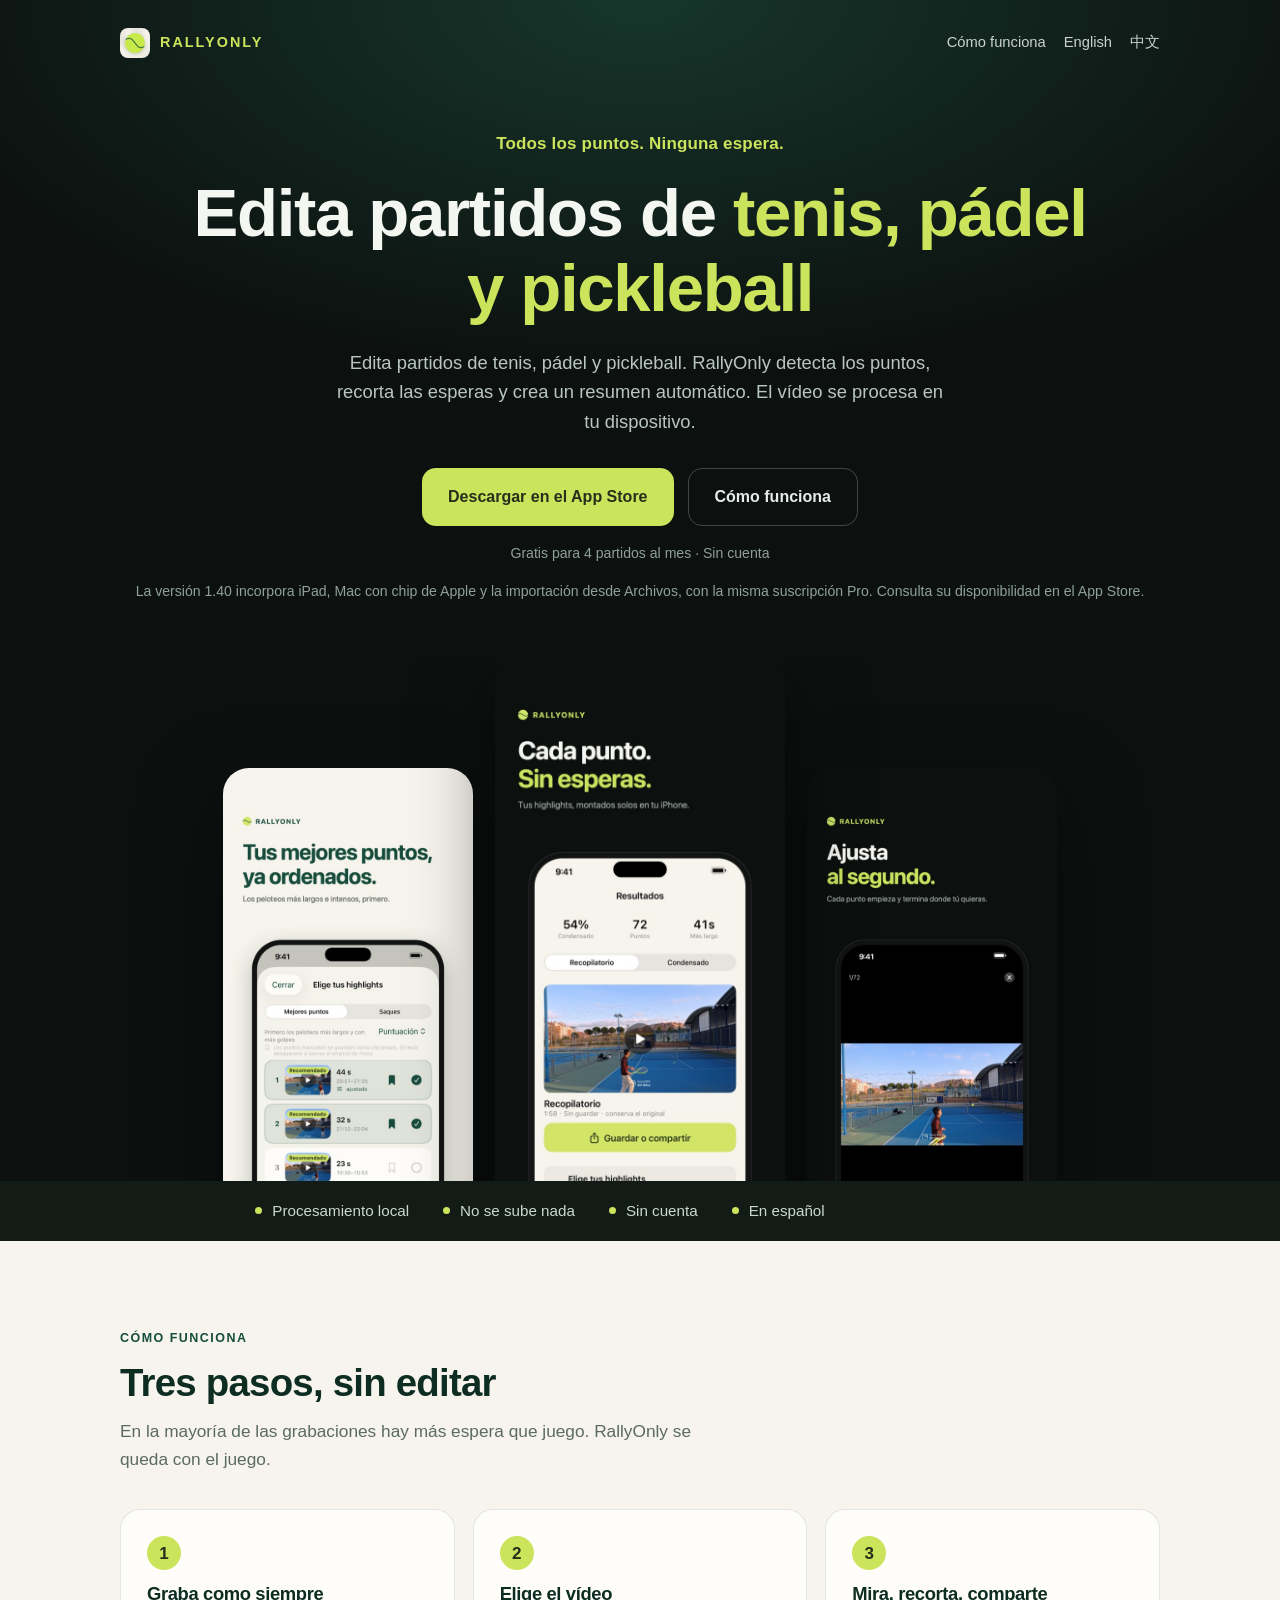
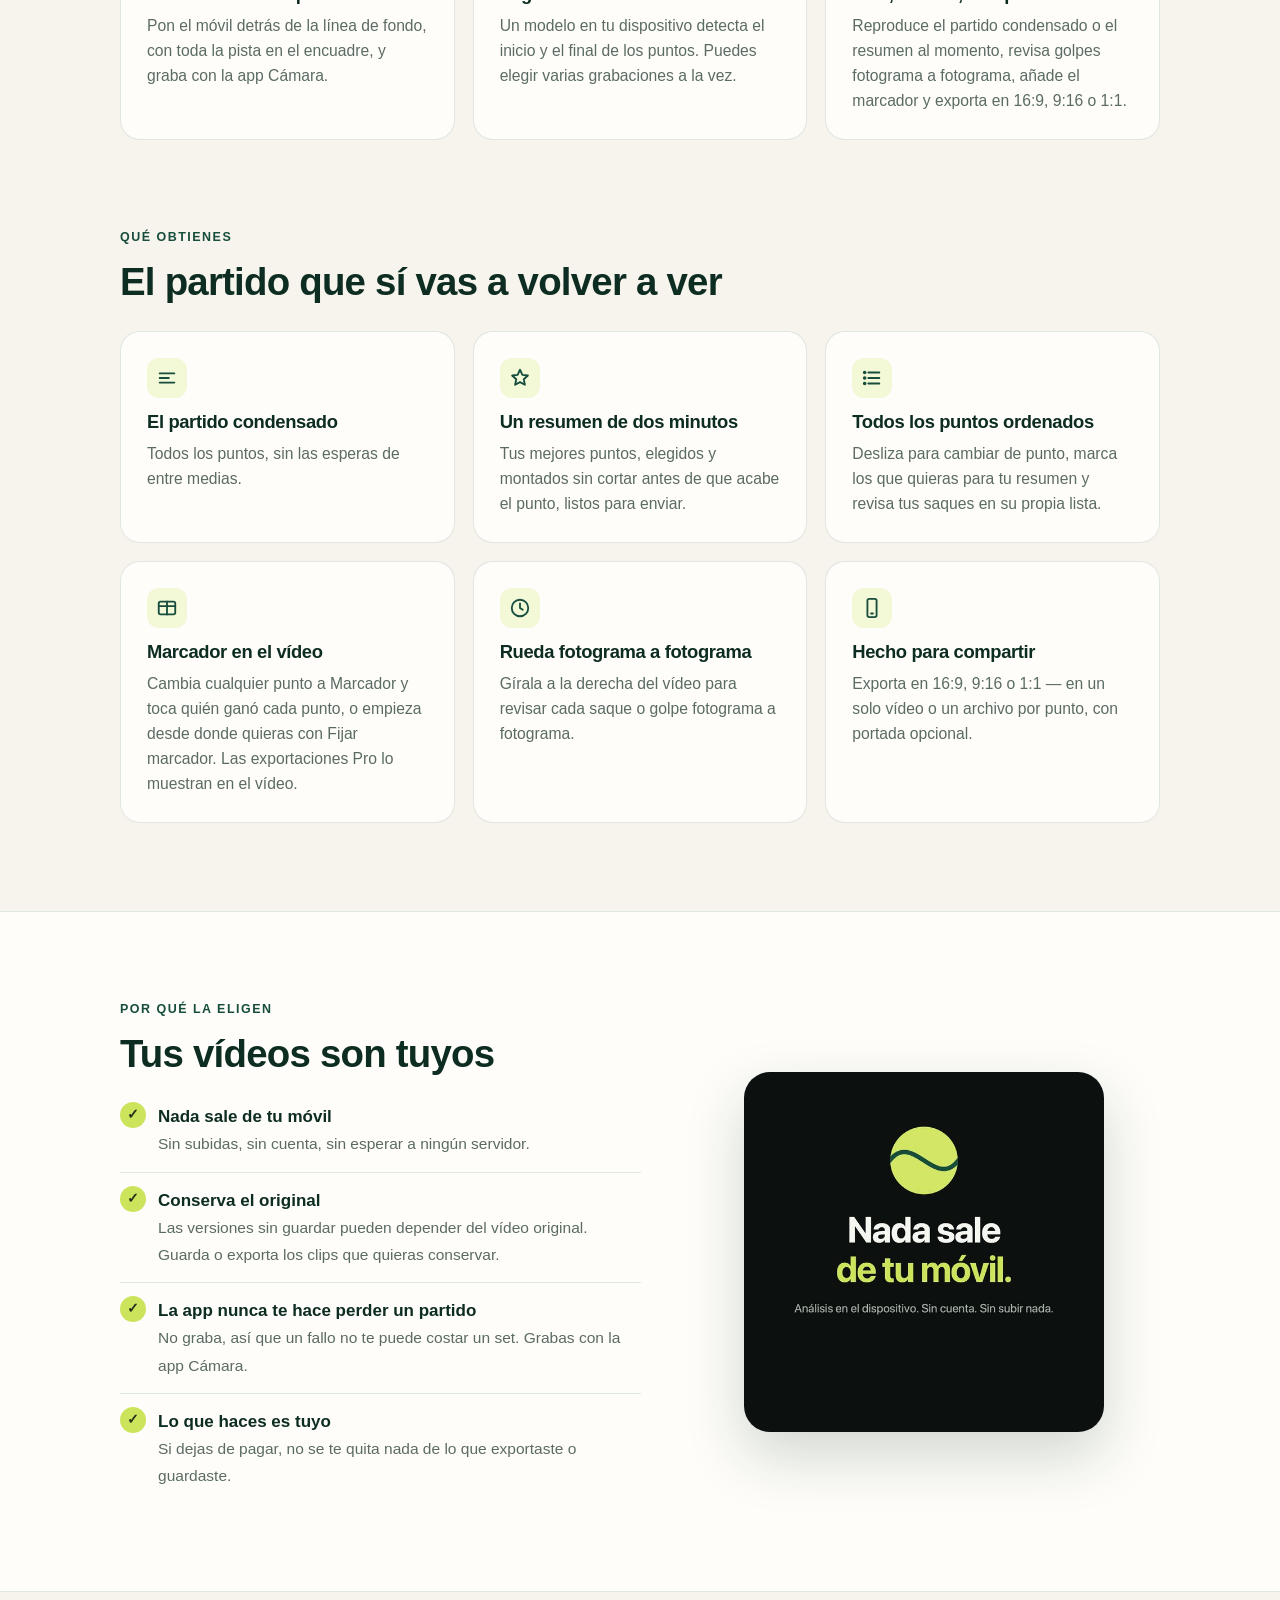
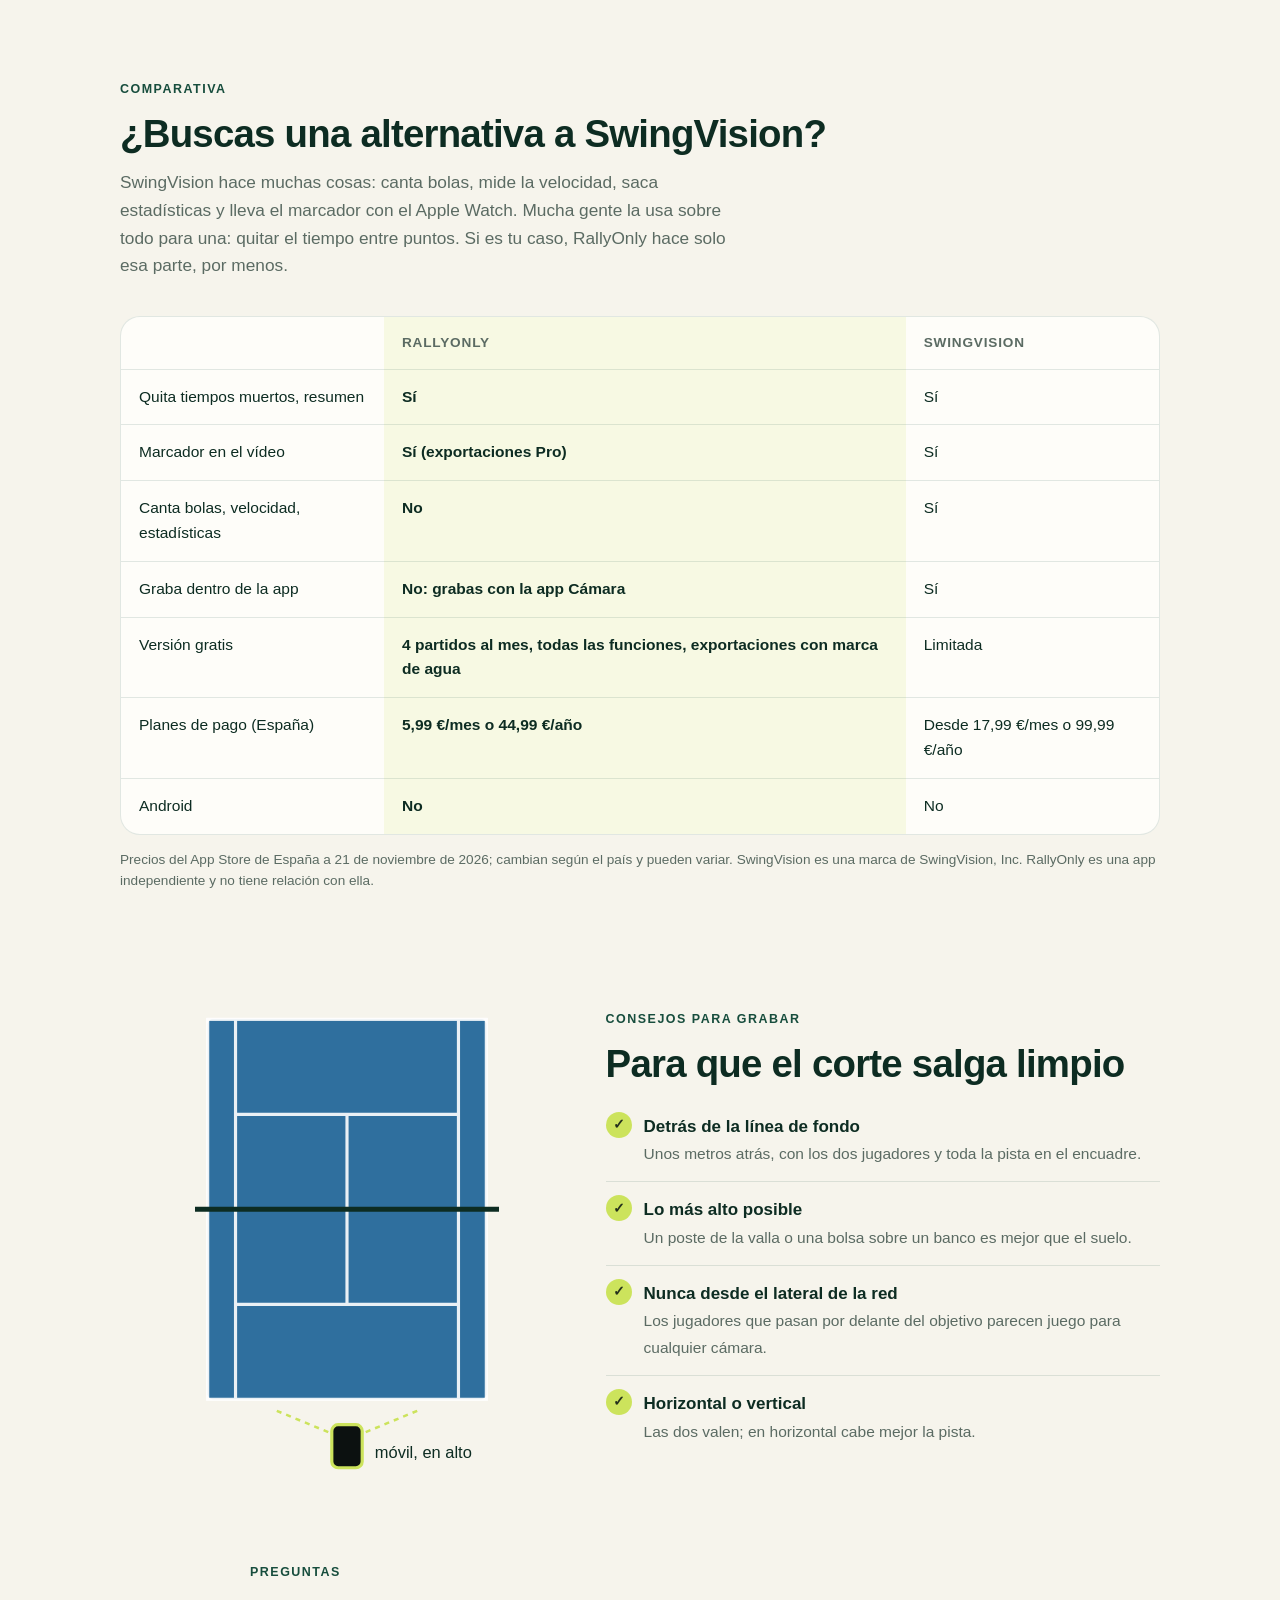
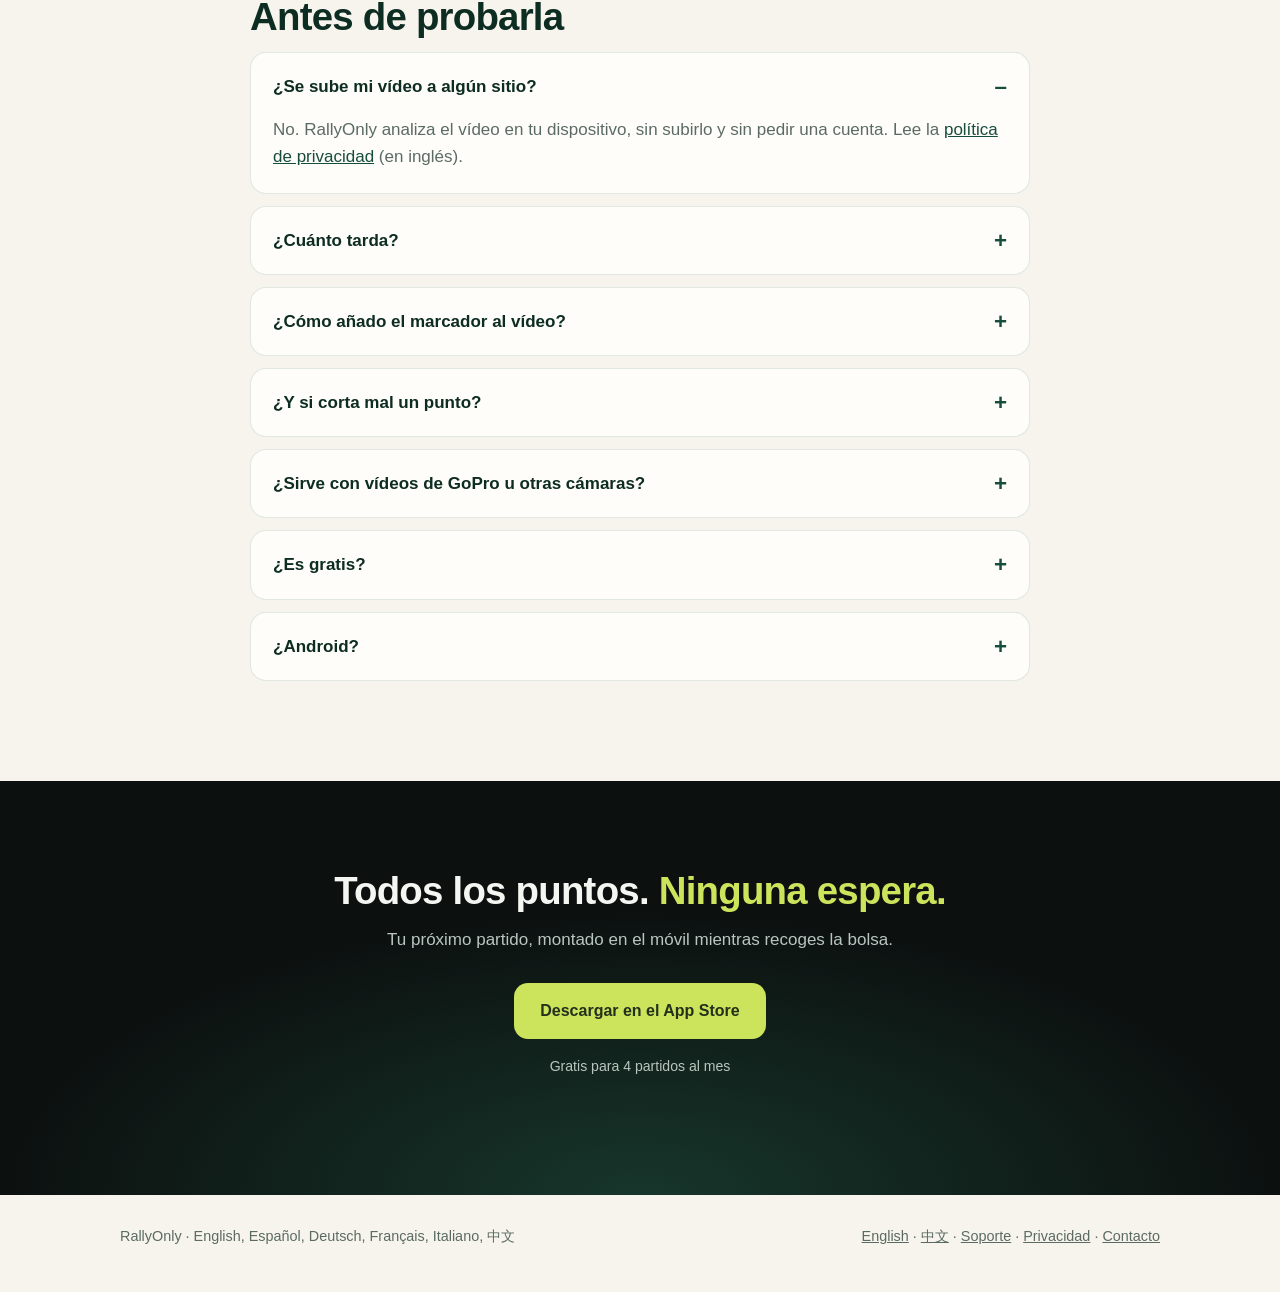
==== commit 48ba330a: "Update website copy and SoftwareApplication JSON-LD from 1.32 to 1.40" ====
--- a/es/index.html
+++ b/es/index.html
@@ -26,7 +26,8 @@
   "@type": "SoftwareApplication",
   "name": "RallyOnly: Tennis Highlights",
   "inLanguage": "es",
-  "operatingSystem": "iOS 17 o posterior",
+  "softwareVersion": "1.40",
+  "operatingSystem": "iOS 17 o posterior, iPadOS 17 o posterior, macOS (Apple silicon)",
   "applicationCategory": "MultimediaApplication",
   "description": "Recorta automáticamente las esperas de tus vídeos de tenis, pádel y pickleball. Crea resúmenes en tu dispositivo, sin cuenta ni subidas.",
   "url": "https://rallyonly.app/es/",
@@ -86,7 +87,7 @@
       "name": "¿Sirve con vídeos de GoPro u otras cámaras?",
       "acceptedAnswer": {
         "@type": "Answer",
-        "text": "Sí. Puedes usar Fotos. La versión 1.32 añade la importación desde Archivos y la selección de archivos en el Mac."
+        "text": "Sí. Puedes usar Fotos. La versión 1.40 añade la importación desde Archivos y la selección de archivos en el Mac."
       }
     },
     {
@@ -126,7 +127,7 @@
         <a class="btn btn-ghost" href="#como">Cómo funciona</a>
       </div>
       <p class="fine">Gratis para 4 partidos al mes · Sin cuenta</p>
-      <p class="fine">La versión 1.32 incorpora iPad, Mac con chip de Apple y la importación desde Archivos, con la misma suscripción Pro. Consulta su disponibilidad en el App Store.</p>
+      <p class="fine">La versión 1.40 incorpora iPad, Mac con chip de Apple y la importación desde Archivos, con la misma suscripción Pro. Consulta su disponibilidad en el App Store.</p>
     </div>
     <div class="phones-mask">
       <div class="phones">
@@ -249,7 +250,7 @@
   <details><summary>¿Y si corta mal un punto?</summary>
     <p>Abre el punto y mueve el inicio o el final, de uno en uno o de tres en tres segundos, o gira la rueda fotograma a fotograma a la derecha del vídeo para revisar cada golpe. Si nos cuentas qué pasó, nos ayudas: <a href="mailto:rallyonly.feedback@gmail.com">rallyonly.feedback@gmail.com</a>.</p></details>
   <details><summary>¿Sirve con vídeos de GoPro u otras cámaras?</summary>
-    <p>Sí. Puedes usar Fotos. La versión 1.32 añade la importación desde Archivos y la selección de archivos en el Mac.</p></details>
+    <p>Sí. Puedes usar Fotos. La versión 1.40 añade la importación desde Archivos y la selección de archivos en el Mac.</p></details>
   <details><summary>¿Es gratis?</summary>
     <p>Cuatro partidos nuevos al mes son gratis, con todas las funciones; lo que exportas gratis lleva una pequeña marca de agua. RallyOnly Pro quita el límite y la marca, y los nuevos suscriptores pueden empezar con una prueba gratuita.</p></details>
   <details><summary>¿Android?</summary>
